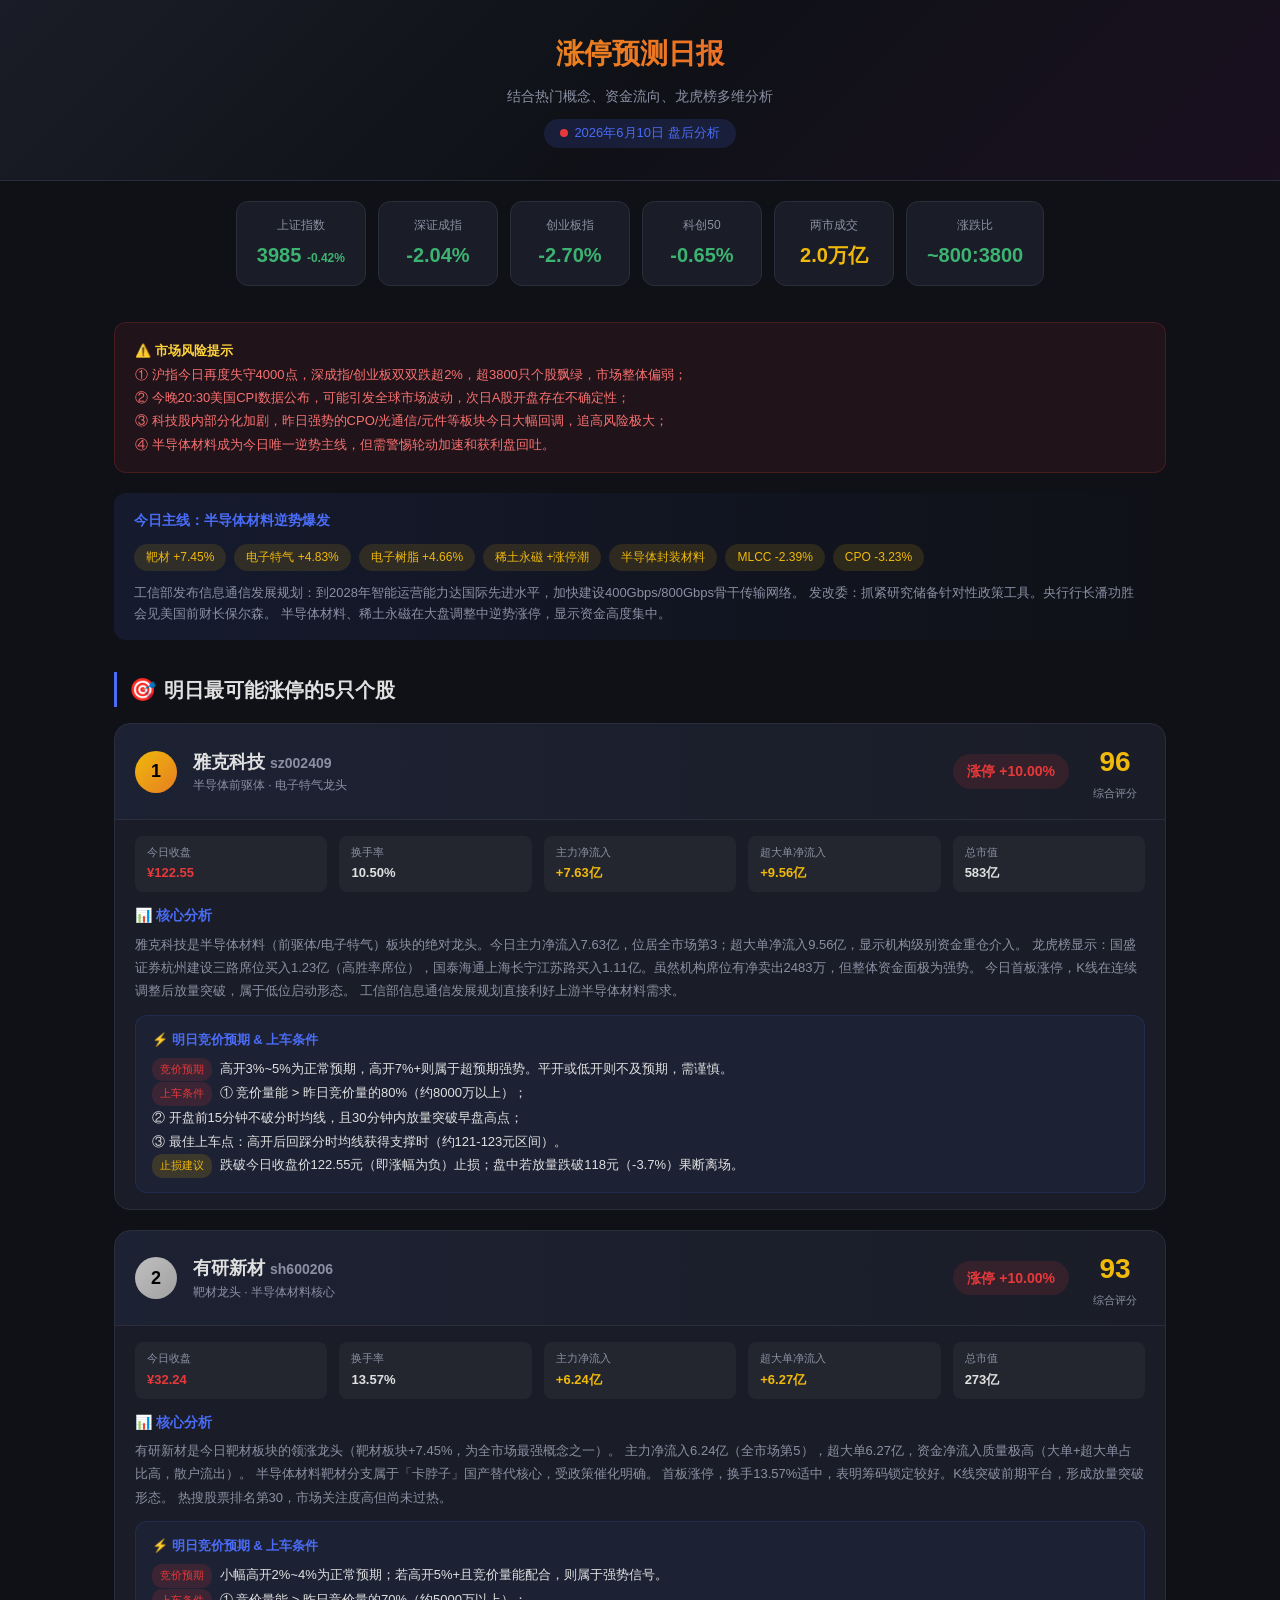
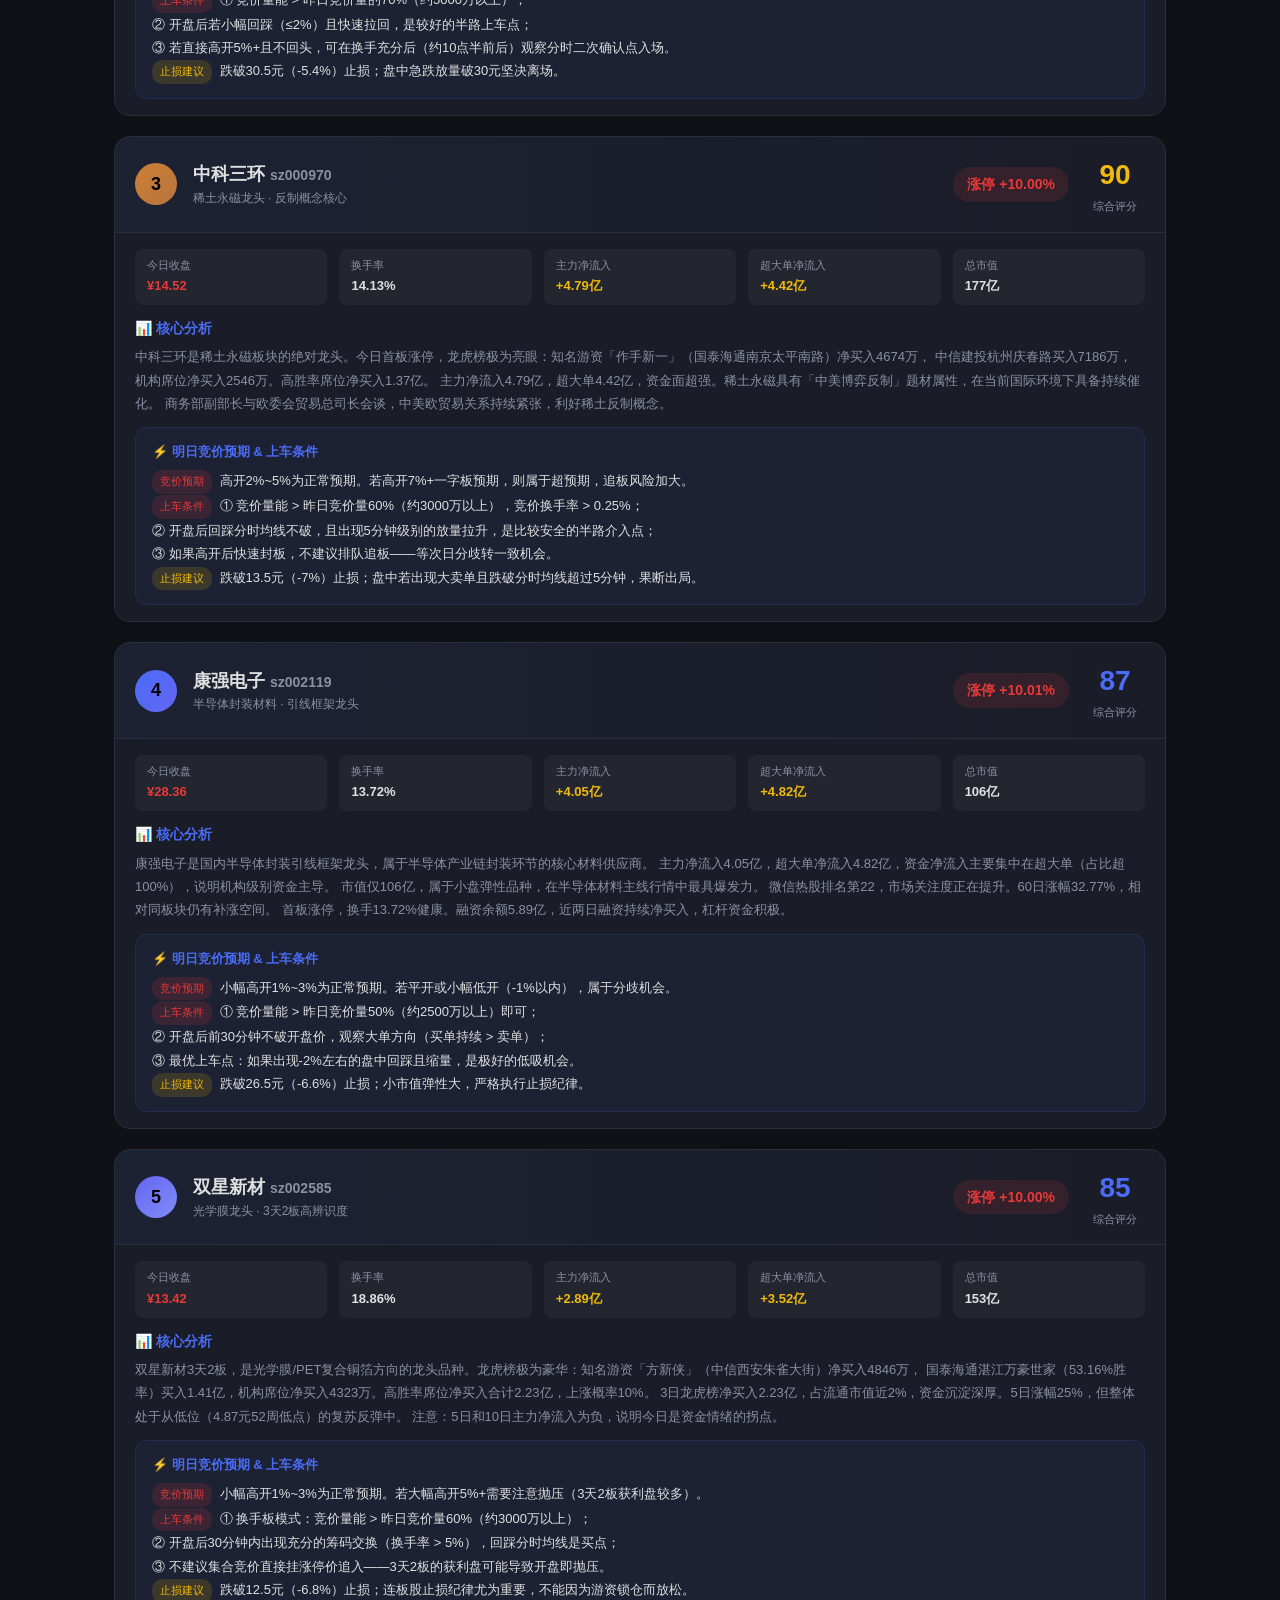
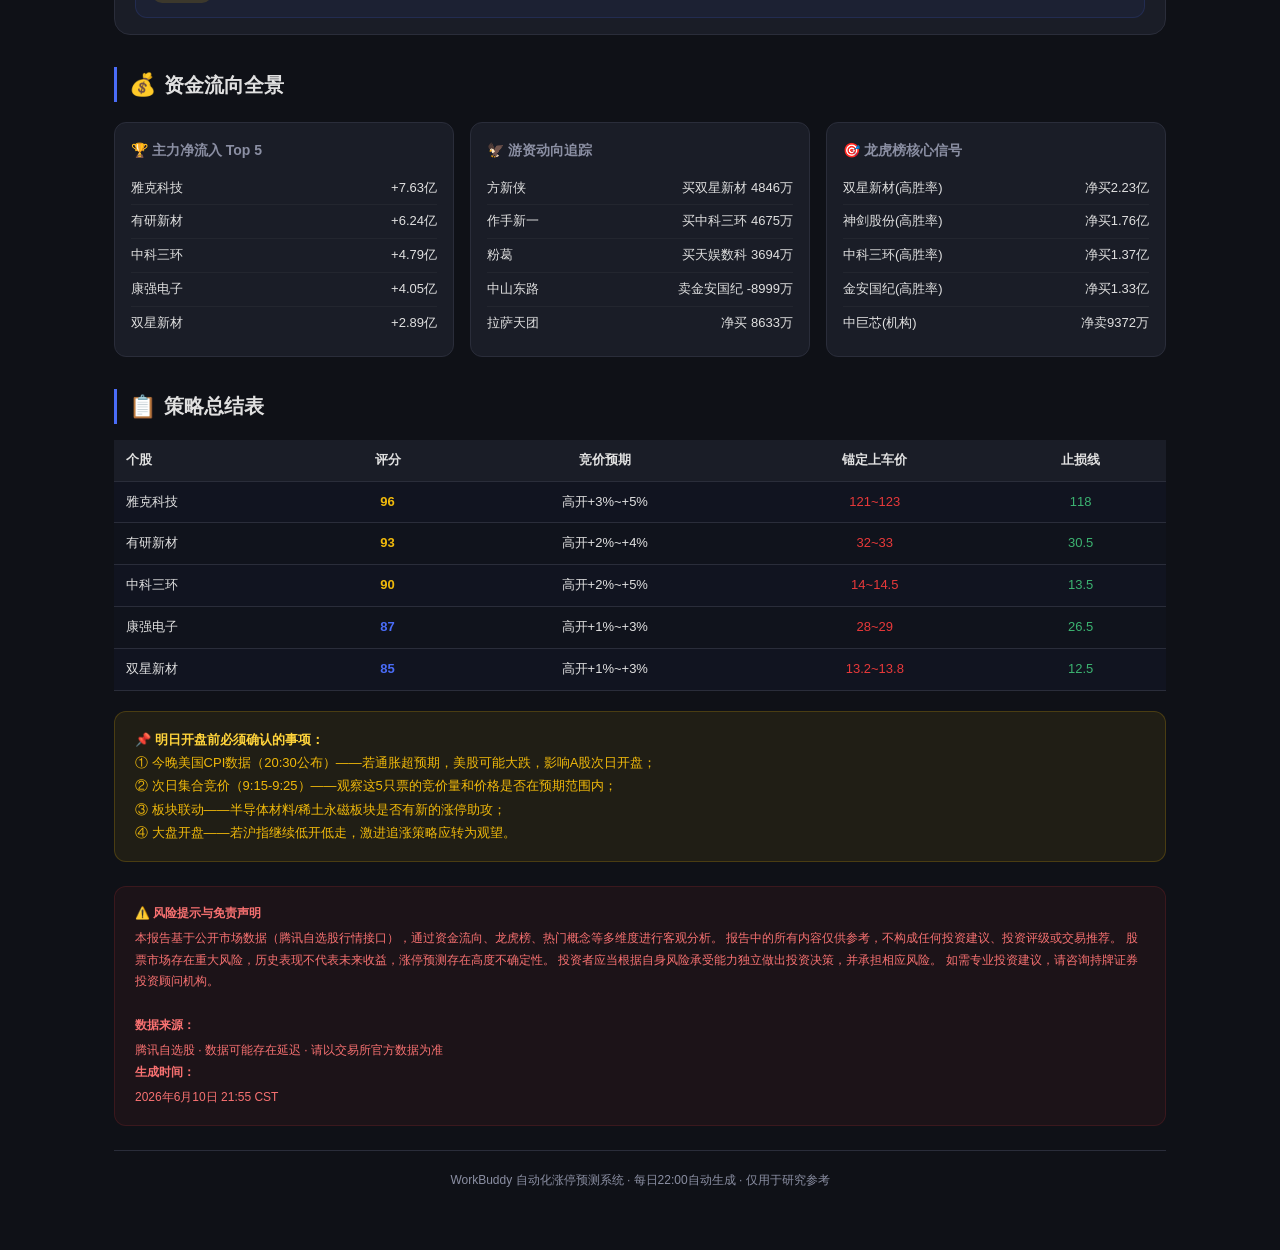
==== 涨停预测-20260610.html @ 86242f3f "feat: 补录历史预测报告（6/10、6/11、6/13、6/15）+ 更新导航页历史列表 - 新增 涨停预测-20260610.html（6月10日预测） - 新增 涨停预测-20260611.h" ====
<!DOCTYPE html>
<html lang="zh-CN">
<head>
<meta charset="UTF-8">
<meta name="viewport" content="width=device-width, initial-scale=1.0">
<title>涨停预测日报 - 2026年6月10日</title>
<style>
  :root {
    --bg: #0f1117;
    --card: #1a1d27;
    --card-hover: #1f2332;
    --red: #e8393a;
    --green: #3cb371;
    --gold: #f0b90b;
    --text: #e0e0e0;
    --text-secondary: #8b8fa3;
    --border: #2a2d3a;
    --accent: #4a6cf7;
    --accent-glow: rgba(74,108,247,.15);
    --tag-bg: rgba(240,185,11,.12);
    --tag-text: #f0b90b;
  }
  * { margin:0; padding:0; box-sizing:border-box; }
  body {
    font-family: -apple-system, BlinkMacSystemFont, 'PingFang SC', 'Microsoft YaHei', sans-serif;
    background: var(--bg); color: var(--text);
    line-height: 1.6; min-height:100vh;
  }

  /* Header */
  .header {
    background: linear-gradient(135deg, #1a1d27 0%, #0f1117 50%, #1a1020 100%);
    border-bottom: 1px solid var(--border);
    padding: 32px 24px; text-align: center;
  }
  .header h1 {
    font-size: 28px; font-weight: 700;
    background: linear-gradient(90deg, #f0b90b, #e8393a);
    -webkit-background-clip: text; -webkit-text-fill-color: transparent;
    background-clip: text;
  }
  .header .subtitle {
    color: var(--text-secondary); font-size: 14px; margin-top: 8px;
  }
  .header .date-badge {
    display: inline-block; margin-top: 12px;
    padding: 4px 16px; border-radius: 20px;
    background: var(--accent-glow); color: var(--accent);
    font-size: 13px; font-weight: 500;
  }

  /* Market Snapshot */
  .market-snapshot {
    display: flex; flex-wrap: wrap; gap: 12px;
    padding: 20px 24px; justify-content: center;
  }
  .snapshot-item {
    background: var(--card); border: 1px solid var(--border);
    border-radius: 12px; padding: 14px 20px; min-width: 120px;
    text-align: center;
  }
  .snapshot-item .label { font-size: 12px; color: var(--text-secondary); }
  .snapshot-item .value { font-size: 20px; font-weight: 700; margin-top: 4px; }
  .snapshot-item .value.up { color: var(--red); }
  .snapshot-item .value.down { color: var(--green); }

  /* Main Container */
  .container { max-width: 1100px; margin: 0 auto; padding: 0 24px 40px; }

  /* Section Title */
  .section-title {
    font-size: 20px; font-weight: 700; margin: 32px 0 16px;
    padding-left: 12px; border-left: 3px solid var(--accent);
    display: flex; align-items: center; gap: 8px;
  }
  .section-title .icon { font-size: 22px; }

  /* Alert / Warning Box */
  .alert-box {
    background: rgba(240,185,11,.08); border: 1px solid rgba(240,185,11,.2);
    border-radius: 12px; padding: 16px 20px; margin: 16px 0;
    font-size: 13px; color: var(--gold); line-height: 1.8;
  }
  .alert-box strong { color: #ffd43b; }
  .alert-box.danger {
    background: rgba(232,57,58,.08); border-color: rgba(232,57,58,.2);
    color: #f87171;
  }

  /* Theme Tags */
  .theme-tags { display: flex; flex-wrap: wrap; gap: 8px; margin: 12px 0; }
  .theme-tag {
    padding: 4px 12px; border-radius: 16px; font-size: 12px; font-weight: 500;
    background: var(--tag-bg); color: var(--tag-text);
  }

  /* Stock Card */
  .stock-card {
    background: var(--card); border: 1px solid var(--border);
    border-radius: 16px; margin-bottom: 20px; overflow: hidden;
    transition: border-color .2s;
  }
  .stock-card:hover { border-color: var(--accent); }
  .stock-card-header {
    padding: 16px 20px; display: flex; align-items: center; gap: 16px;
    border-bottom: 1px solid var(--border);
    background: linear-gradient(90deg, rgba(74,108,247,.06), transparent);
  }
  .stock-rank {
    width: 42px; height: 42px; border-radius: 50%;
    background: linear-gradient(135deg, #f0b90b, #e67e22);
    display: flex; align-items: center; justify-content: center;
    font-size: 18px; font-weight: 800; color: #000; flex-shrink: 0;
  }
  .stock-rank.r2 { background: linear-gradient(135deg, #c0c0c0, #a0a0a0); }
  .stock-rank.r3 { background: linear-gradient(135deg, #cd7f32, #b87340); }
  .stock-rank.r4 { background: linear-gradient(135deg, #4a6cf7, #6366f1); }
  .stock-rank.r5 { background: linear-gradient(135deg, #6366f1, #818cf8); }
  .stock-info { flex:1; }
  .stock-name { font-size: 18px; font-weight: 700; }
  .stock-code { font-size: 12px; color: var(--text-secondary); }
  .stock-badge {
    padding: 6px 14px; border-radius: 20px; font-size: 14px; font-weight: 700;
    background: rgba(232,57,58,.12); color: var(--red);
  }
  .stock-badge.limit-up { color: var(--red); background: rgba(232,57,58,.12); }
  .stock-score {
    display: flex; flex-direction: column; align-items: center; min-width: 60px;
  }
  .score-num { font-size: 28px; font-weight: 800; }
  .score-label { font-size: 11px; color: var(--text-secondary); }
  .score-num.s90 { color: #f0b90b; }
  .score-num.s85 { color: #4a6cf7; }

  .stock-card-body { padding: 16px 20px; }
  .info-row {
    display: flex; flex-wrap: wrap; gap: 12px; margin-bottom: 10px;
  }
  .info-item {
    background: rgba(255,255,255,.04); border-radius: 8px;
    padding: 8px 12px; font-size: 13px; flex: 1; min-width: 100px;
  }
  .info-item .info-label { color: var(--text-secondary); font-size: 11px; }
  .info-item .info-val { font-weight: 600; margin-top: 2px; }
  .info-val.up { color: var(--red); }
  .info-val.down { color: var(--green); }
  .info-val.highlight { color: var(--gold); }

  .analysis-section { margin-top: 12px; }
  .analysis-title {
    font-size: 14px; font-weight: 600; color: var(--accent);
    margin-bottom: 6px; display: flex; align-items: center; gap: 4px;
  }
  .analysis-text { font-size: 13px; color: var(--text-secondary); line-height: 1.8; }

  .expect-section {
    background: rgba(74,108,247,.06); border: 1px solid rgba(74,108,247,.15);
    border-radius: 12px; padding: 14px 16px; margin-top: 12px;
  }
  .expect-section .exp-title { font-size: 13px; font-weight: 700; color: var(--accent); margin-bottom: 6px; }
  .expect-section .exp-content { font-size: 13px; color: var(--text); line-height: 1.8; }
  .exp-tag {
    display: inline-block; padding: 2px 8px; border-radius: 10px;
    font-size: 11px; margin-right: 4px;
  }
  .exp-tag.buy { background: rgba(232,57,58,.15); color: var(--red); }
  .exp-tag.warn { background: rgba(240,185,11,.15); color: var(--gold); }
  .exp-tag.ok { background: rgba(60,179,113,.15); color: var(--green); }

  /* Flow diagram */
  .flow-section {
    display: grid; grid-template-columns: repeat(auto-fit, minmax(250px, 1fr));
    gap: 16px; margin: 20px 0;
  }
  .flow-card {
    background: var(--card); border: 1px solid var(--border);
    border-radius: 12px; padding: 16px;
  }
  .flow-card h4 { font-size: 14px; margin-bottom: 10px; color: var(--text-secondary); }
  .flow-item {
    display: flex; justify-content: space-between; padding: 6px 0;
    border-bottom: 1px solid rgba(255,255,255,.04); font-size: 13px;
  }
  .flow-item:last-child { border-bottom: none; }

  /* Disclaimer */
  .disclaimer {
    background: rgba(232,57,58,.06); border: 1px solid rgba(232,57,58,.15);
    border-radius: 12px; padding: 16px 20px; margin: 24px 0;
    font-size: 12px; color: #f87171; line-height: 1.8;
  }
  .disclaimer strong { display: block; margin-bottom: 4px; }

  .footer {
    text-align: center; padding: 20px; color: var(--text-secondary);
    font-size: 12px; border-top: 1px solid var(--border); margin-top: 20px;
  }

  @media (max-width:640px) {
    .header h1 { font-size: 22px; }
    .stock-card-header { flex-wrap: wrap; }
    .info-row { flex-direction: column; }
  }

  /* Pulse animation */
  @keyframes pulse { 0%,100%{opacity:1} 50%{opacity:.6} }
  .live-dot {
    width: 8px; height: 8px; border-radius: 50%; background: #e8393a;
    display: inline-block; animation: pulse 2s infinite; margin-right: 6px;
  }

  .main-theme {
    background: linear-gradient(90deg, rgba(74,108,247,.1), transparent);
    border-radius: 12px; padding: 16px 20px; margin: 20px 0; font-size: 14px;
  }
  .main-theme h4 { color: var(--accent); margin-bottom: 8px; }
</style>
</head>
<body>

<div class="header">
  <h1>涨停预测日报</h1>
  <div class="subtitle">结合热门概念、资金流向、龙虎榜多维分析</div>
  <div class="date-badge"><span class="live-dot"></span>2026年6月10日 盘后分析</div>
</div>

<!-- Market Overview -->
<div class="market-snapshot">
  <div class="snapshot-item">
    <div class="label">上证指数</div>
    <div class="value down">3985 <span style="font-size:12px">-0.42%</span></div>
  </div>
  <div class="snapshot-item">
    <div class="label">深证成指</div>
    <div class="value down">-2.04%</div>
  </div>
  <div class="snapshot-item">
    <div class="label">创业板指</div>
    <div class="value down">-2.70%</div>
  </div>
  <div class="snapshot-item">
    <div class="label">科创50</div>
    <div class="value down">-0.65%</div>
  </div>
  <div class="snapshot-item">
    <div class="label">两市成交</div>
    <div class="value" style="color:var(--gold)">2.0万亿</div>
  </div>
  <div class="snapshot-item">
    <div class="label">涨跌比</div>
    <div class="value down">~800:3800</div>
  </div>
</div>

<div class="container">

<!-- Macro Alert -->
<div class="alert-box danger">
  <strong>⚠️ 市场风险提示</strong><br>
  ① 沪指今日再度失守4000点，深成指/创业板双双跌超2%，超3800只个股飘绿，市场整体偏弱；<br>
  ② 今晚20:30美国CPI数据公布，可能引发全球市场波动，次日A股开盘存在不确定性；<br>
  ③ 科技股内部分化加剧，昨日强势的CPO/光通信/元件等板块今日大幅回调，追高风险极大；<br>
  ④ 半导体材料成为今日唯一逆势主线，但需警惕轮动加速和获利盘回吐。
</div>

<!-- Main Theme -->
<div class="main-theme">
  <h4>今日主线：半导体材料逆势爆发</h4>
  <div class="theme-tags">
    <span class="theme-tag">靶材 +7.45%</span>
    <span class="theme-tag">电子特气 +4.83%</span>
    <span class="theme-tag">电子树脂 +4.66%</span>
    <span class="theme-tag">稀土永磁 +涨停潮</span>
    <span class="theme-tag">半导体封装材料</span>
    <span class="theme-tag">MLCC -2.39%</span>
    <span class="theme-tag">CPO -3.23%</span>
  </div>
  <p style="color:var(--text-secondary);font-size:13px;margin-top:8px;">
  工信部发布信息通信发展规划：到2028年智能运营能力达国际先进水平，加快建设400Gbps/800Gbps骨干传输网络。
  发改委：抓紧研究储备针对性政策工具。央行行长潘功胜会见美国前财长保尔森。
  半导体材料、稀土永磁在大盘调整中逆势涨停，显示资金高度集中。
  </p>
</div>

<div class="section-title">
  <span class="icon">🎯</span>明日最可能涨停的5只个股
</div>

<!-- Stock 1 -->
<div class="stock-card">
  <div class="stock-card-header">
    <div class="stock-rank">1</div>
    <div class="stock-info">
      <div class="stock-name">雅克科技 <span style="font-size:14px;color:var(--text-secondary)">sz002409</span></div>
      <div class="stock-code">半导体前驱体 · 电子特气龙头</div>
    </div>
    <div class="stock-badge limit-up">涨停 +10.00%</div>
    <div class="stock-score">
      <div class="score-num s90">96</div>
      <div class="score-label">综合评分</div>
    </div>
  </div>
  <div class="stock-card-body">
    <div class="info-row">
      <div class="info-item">
        <div class="info-label">今日收盘</div>
        <div class="info-val up">¥122.55</div>
      </div>
      <div class="info-item">
        <div class="info-label">换手率</div>
        <div class="info-val">10.50%</div>
      </div>
      <div class="info-item">
        <div class="info-label">主力净流入</div>
        <div class="info-val up highlight">+7.63亿</div>
      </div>
      <div class="info-item">
        <div class="info-label">超大单净流入</div>
        <div class="info-val up highlight">+9.56亿</div>
      </div>
      <div class="info-item">
        <div class="info-label">总市值</div>
        <div class="info-val">583亿</div>
      </div>
    </div>
    <div class="analysis-section">
      <div class="analysis-title">📊 核心分析</div>
      <div class="analysis-text">
        雅克科技是半导体材料（前驱体/电子特气）板块的绝对龙头。今日主力净流入7.63亿，位居全市场第3；超大单净流入9.56亿，显示机构级别资金重仓介入。
        龙虎榜显示：国盛证券杭州建设三路席位买入1.23亿（高胜率席位），国泰海通上海长宁江苏路买入1.11亿。虽然机构席位有净卖出2483万，但整体资金面极为强势。
        今日首板涨停，K线在连续调整后放量突破，属于低位启动形态。
        工信部信息通信发展规划直接利好上游半导体材料需求。
      </div>
    </div>
    <div class="expect-section">
      <div class="exp-title">⚡ 明日竞价预期 & 上车条件</div>
      <div class="exp-content">
        <p><span class="exp-tag buy">竞价预期</span> 高开3%~5%为正常预期，高开7%+则属于超预期强势。平开或低开则不及预期，需谨慎。</p>
        <p><span class="exp-tag buy">上车条件</span> 
          ① 竞价量能 > 昨日竞价量的80%（约8000万以上）；<br>
          ② 开盘前15分钟不破分时均线，且30分钟内放量突破早盘高点；<br>
          ③ 最佳上车点：高开后回踩分时均线获得支撑时（约121-123元区间）。
        </p>
        <p><span class="exp-tag warn">止损建议</span> 跌破今日收盘价122.55元（即涨幅为负）止损；盘中若放量跌破118元（-3.7%）果断离场。</p>
      </div>
    </div>
  </div>
</div>

<!-- Stock 2 -->
<div class="stock-card">
  <div class="stock-card-header">
    <div class="stock-rank r2">2</div>
    <div class="stock-info">
      <div class="stock-name">有研新材 <span style="font-size:14px;color:var(--text-secondary)">sh600206</span></div>
      <div class="stock-code">靶材龙头 · 半导体材料核心</div>
    </div>
    <div class="stock-badge limit-up">涨停 +10.00%</div>
    <div class="stock-score">
      <div class="score-num s90">93</div>
      <div class="score-label">综合评分</div>
    </div>
  </div>
  <div class="stock-card-body">
    <div class="info-row">
      <div class="info-item">
        <div class="info-label">今日收盘</div>
        <div class="info-val up">¥32.24</div>
      </div>
      <div class="info-item">
        <div class="info-label">换手率</div>
        <div class="info-val">13.57%</div>
      </div>
      <div class="info-item">
        <div class="info-label">主力净流入</div>
        <div class="info-val up highlight">+6.24亿</div>
      </div>
      <div class="info-item">
        <div class="info-label">超大单净流入</div>
        <div class="info-val up highlight">+6.27亿</div>
      </div>
      <div class="info-item">
        <div class="info-label">总市值</div>
        <div class="info-val">273亿</div>
      </div>
    </div>
    <div class="analysis-section">
      <div class="analysis-title">📊 核心分析</div>
      <div class="analysis-text">
        有研新材是今日靶材板块的领涨龙头（靶材板块+7.45%，为全市场最强概念之一）。
        主力净流入6.24亿（全市场第5），超大单6.27亿，资金净流入质量极高（大单+超大单占比高，散户流出）。
        半导体材料靶材分支属于「卡脖子」国产替代核心，受政策催化明确。
        首板涨停，换手13.57%适中，表明筹码锁定较好。K线突破前期平台，形成放量突破形态。
        热搜股票排名第30，市场关注度高但尚未过热。
      </div>
    </div>
    <div class="expect-section">
      <div class="exp-title">⚡ 明日竞价预期 & 上车条件</div>
      <div class="exp-content">
        <p><span class="exp-tag buy">竞价预期</span> 小幅高开2%~4%为正常预期；若高开5%+且竞价量能配合，则属于强势信号。</p>
        <p><span class="exp-tag buy">上车条件</span> 
          ① 竞价量能 > 昨日竞价量的70%（约5000万以上）；<br>
          ② 开盘后若小幅回踩（≤2%）且快速拉回，是较好的半路上车点；<br>
          ③ 若直接高开5%+且不回头，可在换手充分后（约10点半前后）观察分时二次确认点入场。
        </p>
        <p><span class="exp-tag warn">止损建议</span> 跌破30.5元（-5.4%）止损；盘中急跌放量破30元坚决离场。</p>
      </div>
    </div>
  </div>
</div>

<!-- Stock 3 -->
<div class="stock-card">
  <div class="stock-card-header">
    <div class="stock-rank r3">3</div>
    <div class="stock-info">
      <div class="stock-name">中科三环 <span style="font-size:14px;color:var(--text-secondary)">sz000970</span></div>
      <div class="stock-code">稀土永磁龙头 · 反制概念核心</div>
    </div>
    <div class="stock-badge limit-up">涨停 +10.00%</div>
    <div class="stock-score">
      <div class="score-num s90">90</div>
      <div class="score-label">综合评分</div>
    </div>
  </div>
  <div class="stock-card-body">
    <div class="info-row">
      <div class="info-item">
        <div class="info-label">今日收盘</div>
        <div class="info-val up">¥14.52</div>
      </div>
      <div class="info-item">
        <div class="info-label">换手率</div>
        <div class="info-val">14.13%</div>
      </div>
      <div class="info-item">
        <div class="info-label">主力净流入</div>
        <div class="info-val up highlight">+4.79亿</div>
      </div>
      <div class="info-item">
        <div class="info-label">超大单净流入</div>
        <div class="info-val up highlight">+4.42亿</div>
      </div>
      <div class="info-item">
        <div class="info-label">总市值</div>
        <div class="info-val">177亿</div>
      </div>
    </div>
    <div class="analysis-section">
      <div class="analysis-title">📊 核心分析</div>
      <div class="analysis-text">
        中科三环是稀土永磁板块的绝对龙头。今日首板涨停，龙虎榜极为亮眼：知名游资「作手新一」（国泰海通南京太平南路）净买入4674万，
        中信建投杭州庆春路买入7186万，机构席位净买入2546万。高胜率席位净买入1.37亿。
        主力净流入4.79亿，超大单4.42亿，资金面超强。稀土永磁具有「中美博弈反制」题材属性，在当前国际环境下具备持续催化。
        商务部副部长与欧委会贸易总司长会谈，中美欧贸易关系持续紧张，利好稀土反制概念。
      </div>
    </div>
    <div class="expect-section">
      <div class="exp-title">⚡ 明日竞价预期 & 上车条件</div>
      <div class="exp-content">
        <p><span class="exp-tag buy">竞价预期</span> 高开2%~5%为正常预期。若高开7%+一字板预期，则属于超预期，追板风险加大。</p>
        <p><span class="exp-tag buy">上车条件</span> 
          ① 竞价量能 > 昨日竞价量60%（约3000万以上），竞价换手率 > 0.25%；<br>
          ② 开盘后回踩分时均线不破，且出现5分钟级别的放量拉升，是比较安全的半路介入点；<br>
          ③ 如果高开后快速封板，不建议排队追板——等次日分歧转一致机会。
        </p>
        <p><span class="exp-tag warn">止损建议</span> 跌破13.5元（-7%）止损；盘中若出现大卖单且跌破分时均线超过5分钟，果断出局。</p>
      </div>
    </div>
  </div>
</div>

<!-- Stock 4 -->
<div class="stock-card">
  <div class="stock-card-header">
    <div class="stock-rank r4">4</div>
    <div class="stock-info">
      <div class="stock-name">康强电子 <span style="font-size:14px;color:var(--text-secondary)">sz002119</span></div>
      <div class="stock-code">半导体封装材料 · 引线框架龙头</div>
    </div>
    <div class="stock-badge limit-up">涨停 +10.01%</div>
    <div class="stock-score">
      <div class="score-num" style="color:#4a6cf7">87</div>
      <div class="score-label">综合评分</div>
    </div>
  </div>
  <div class="stock-card-body">
    <div class="info-row">
      <div class="info-item">
        <div class="info-label">今日收盘</div>
        <div class="info-val up">¥28.36</div>
      </div>
      <div class="info-item">
        <div class="info-label">换手率</div>
        <div class="info-val">13.72%</div>
      </div>
      <div class="info-item">
        <div class="info-label">主力净流入</div>
        <div class="info-val up highlight">+4.05亿</div>
      </div>
      <div class="info-item">
        <div class="info-label">超大单净流入</div>
        <div class="info-val up highlight">+4.82亿</div>
      </div>
      <div class="info-item">
        <div class="info-label">总市值</div>
        <div class="info-val">106亿</div>
      </div>
    </div>
    <div class="analysis-section">
      <div class="analysis-title">📊 核心分析</div>
      <div class="analysis-text">
        康强电子是国内半导体封装引线框架龙头，属于半导体产业链封装环节的核心材料供应商。
        主力净流入4.05亿，超大单净流入4.82亿，资金净流入主要集中在超大单（占比超100%），说明机构级别资金主导。
        市值仅106亿，属于小盘弹性品种，在半导体材料主线行情中最具爆发力。
        微信热股排名第22，市场关注度正在提升。60日涨幅32.77%，相对同板块仍有补涨空间。
        首板涨停，换手13.72%健康。融资余额5.89亿，近两日融资持续净买入，杠杆资金积极。
      </div>
    </div>
    <div class="expect-section">
      <div class="exp-title">⚡ 明日竞价预期 & 上车条件</div>
      <div class="exp-content">
        <p><span class="exp-tag buy">竞价预期</span> 小幅高开1%~3%为正常预期。若平开或小幅低开（-1%以内），属于分歧机会。</p>
        <p><span class="exp-tag buy">上车条件</span> 
          ① 竞价量能 > 昨日竞价量50%（约2500万以上）即可；<br>
          ② 开盘后前30分钟不破开盘价，观察大单方向（买单持续 > 卖单）；<br>
          ③ 最优上车点：如果出现-2%左右的盘中回踩且缩量，是极好的低吸机会。
        </p>
        <p><span class="exp-tag warn">止损建议</span> 跌破26.5元（-6.6%）止损；小市值弹性大，严格执行止损纪律。</p>
      </div>
    </div>
  </div>
</div>

<!-- Stock 5 -->
<div class="stock-card">
  <div class="stock-card-header">
    <div class="stock-rank r5">5</div>
    <div class="stock-info">
      <div class="stock-name">双星新材 <span style="font-size:14px;color:var(--text-secondary)">sz002585</span></div>
      <div class="stock-code">光学膜龙头 · 3天2板高辨识度</div>
    </div>
    <div class="stock-badge limit-up">涨停 +10.00%</div>
    <div class="stock-score">
      <div class="score-num" style="color:#4a6cf7">85</div>
      <div class="score-label">综合评分</div>
    </div>
  </div>
  <div class="stock-card-body">
    <div class="info-row">
      <div class="info-item">
        <div class="info-label">今日收盘</div>
        <div class="info-val up">¥13.42</div>
      </div>
      <div class="info-item">
        <div class="info-label">换手率</div>
        <div class="info-val">18.86%</div>
      </div>
      <div class="info-item">
        <div class="info-label">主力净流入</div>
        <div class="info-val up highlight">+2.89亿</div>
      </div>
      <div class="info-item">
        <div class="info-label">超大单净流入</div>
        <div class="info-val up highlight">+3.52亿</div>
      </div>
      <div class="info-item">
        <div class="info-label">总市值</div>
        <div class="info-val">153亿</div>
      </div>
    </div>
    <div class="analysis-section">
      <div class="analysis-title">📊 核心分析</div>
      <div class="analysis-text">
        双星新材3天2板，是光学膜/PET复合铜箔方向的龙头品种。龙虎榜极为豪华：知名游资「方新侠」（中信西安朱雀大街）净买入4846万，
        国泰海通湛江万豪世家（53.16%胜率）买入1.41亿，机构席位净买入4323万。高胜率席位净买入合计2.23亿，上涨概率10%。
        3日龙虎榜净买入2.23亿，占流通市值近2%，资金沉淀深厚。5日涨幅25%，但整体处于从低位（4.87元52周低点）的复苏反弹中。
        注意：5日和10日主力净流入为负，说明今日是资金情绪的拐点。
      </div>
    </div>
    <div class="expect-section">
      <div class="exp-title">⚡ 明日竞价预期 & 上车条件</div>
      <div class="exp-content">
        <p><span class="exp-tag buy">竞价预期</span> 小幅高开1%~3%为正常预期。若大幅高开5%+需要注意抛压（3天2板获利盘较多）。</p>
        <p><span class="exp-tag buy">上车条件</span> 
          ① 换手板模式：竞价量能 > 昨日竞价量60%（约3000万以上）；<br>
          ② 开盘后30分钟内出现充分的筹码交换（换手率 > 5%），回踩分时均线是买点；<br>
          ③ 不建议集合竞价直接挂涨停价追入——3天2板的获利盘可能导致开盘即抛压。
        </p>
        <p><span class="exp-tag warn">止损建议</span> 跌破12.5元（-6.8%）止损；连板股止损纪律尤为重要，不能因为游资锁仓而放松。</p>
      </div>
    </div>
  </div>
</div>

<!-- Capital Flow Summary -->
<div class="section-title">
  <span class="icon">💰</span>资金流向全景
</div>
<div class="flow-section">
  <div class="flow-card">
    <h4>🏆 主力净流入 Top 5</h4>
    <div class="flow-item"><span>雅克科技</span><span class="up">+7.63亿</span></div>
    <div class="flow-item"><span>有研新材</span><span class="up">+6.24亿</span></div>
    <div class="flow-item"><span>中科三环</span><span class="up">+4.79亿</span></div>
    <div class="flow-item"><span>康强电子</span><span class="up">+4.05亿</span></div>
    <div class="flow-item"><span>双星新材</span><span class="up">+2.89亿</span></div>
  </div>
  <div class="flow-card">
    <h4>🦅 游资动向追踪</h4>
    <div class="flow-item"><span>方新侠</span><span class="up">买双星新材 4846万</span></div>
    <div class="flow-item"><span>作手新一</span><span class="up">买中科三环 4675万</span></div>
    <div class="flow-item"><span>粉葛</span><span class="up">买天娱数科 3694万</span></div>
    <div class="flow-item"><span>中山东路</span><span class="down">卖金安国纪 -8999万</span></div>
    <div class="flow-item"><span>拉萨天团</span><span class="up">净买 8633万</span></div>
  </div>
  <div class="flow-card">
    <h4>🎯 龙虎榜核心信号</h4>
    <div class="flow-item"><span>双星新材(高胜率)</span><span class="up">净买2.23亿</span></div>
    <div class="flow-item"><span>神剑股份(高胜率)</span><span class="up">净买1.76亿</span></div>
    <div class="flow-item"><span>中科三环(高胜率)</span><span class="up">净买1.37亿</span></div>
    <div class="flow-item"><span>金安国纪(高胜率)</span><span class="up">净买1.33亿</span></div>
    <div class="flow-item"><span>中巨芯(机构)</span><span class="down">净卖9372万</span></div>
  </div>
</div>

<!-- Summary Strategy Table -->
<div class="section-title">
  <span class="icon">📋</span>策略总结表
</div>

<table style="width:100%; border-collapse:collapse; font-size:13px; margin-bottom:20px;">
<thead>
<tr style="background:var(--card);">
  <th style="padding:10px 12px; text-align:left; border-bottom:1px solid var(--border);">个股</th>
  <th style="padding:10px 12px; text-align:center; border-bottom:1px solid var(--border);">评分</th>
  <th style="padding:10px 12px; text-align:center; border-bottom:1px solid var(--border);">竞价预期</th>
  <th style="padding:10px 12px; text-align:center; border-bottom:1px solid var(--border);">锚定上车价</th>
  <th style="padding:10px 12px; text-align:center; border-bottom:1px solid var(--border);">止损线</th>
</tr>
</thead>
<tbody>
<tr style="background:rgba(74,108,247,.04);">
  <td style="padding:10px 12px; border-bottom:1px solid var(--border);">雅克科技</td>
  <td style="padding:10px 12px; text-align:center; border-bottom:1px solid var(--border); color:var(--gold); font-weight:700;">96</td>
  <td style="padding:10px 12px; text-align:center; border-bottom:1px solid var(--border);">高开+3%~+5%</td>
  <td style="padding:10px 12px; text-align:center; border-bottom:1px solid var(--border); color:var(--red);">121~123</td>
  <td style="padding:10px 12px; text-align:center; border-bottom:1px solid var(--border); color:var(--green);">118</td>
</tr>
<tr style="background:rgba(74,108,247,.02);">
  <td style="padding:10px 12px; border-bottom:1px solid var(--border);">有研新材</td>
  <td style="padding:10px 12px; text-align:center; border-bottom:1px solid var(--border); color:var(--gold); font-weight:700;">93</td>
  <td style="padding:10px 12px; text-align:center; border-bottom:1px solid var(--border);">高开+2%~+4%</td>
  <td style="padding:10px 12px; text-align:center; border-bottom:1px solid var(--border); color:var(--red);">32~33</td>
  <td style="padding:10px 12px; text-align:center; border-bottom:1px solid var(--border); color:var(--green);">30.5</td>
</tr>
<tr style="background:rgba(74,108,247,.04);">
  <td style="padding:10px 12px; border-bottom:1px solid var(--border);">中科三环</td>
  <td style="padding:10px 12px; text-align:center; border-bottom:1px solid var(--border); color:var(--gold); font-weight:700;">90</td>
  <td style="padding:10px 12px; text-align:center; border-bottom:1px solid var(--border);">高开+2%~+5%</td>
  <td style="padding:10px 12px; text-align:center; border-bottom:1px solid var(--border); color:var(--red);">14~14.5</td>
  <td style="padding:10px 12px; text-align:center; border-bottom:1px solid var(--border); color:var(--green);">13.5</td>
</tr>
<tr style="background:rgba(74,108,247,.02);">
  <td style="padding:10px 12px; border-bottom:1px solid var(--border);">康强电子</td>
  <td style="padding:10px 12px; text-align:center; border-bottom:1px solid var(--border); color:var(--accent); font-weight:700;">87</td>
  <td style="padding:10px 12px; text-align:center; border-bottom:1px solid var(--border);">高开+1%~+3%</td>
  <td style="padding:10px 12px; text-align:center; border-bottom:1px solid var(--border); color:var(--red);">28~29</td>
  <td style="padding:10px 12px; text-align:center; border-bottom:1px solid var(--border); color:var(--green);">26.5</td>
</tr>
<tr style="background:rgba(74,108,247,.04);">
  <td style="padding:10px 12px; border-bottom:1px solid var(--border);">双星新材</td>
  <td style="padding:10px 12px; text-align:center; border-bottom:1px solid var(--border); color:var(--accent); font-weight:700;">85</td>
  <td style="padding:10px 12px; text-align:center; border-bottom:1px solid var(--border);">高开+1%~+3%</td>
  <td style="padding:10px 12px; text-align:center; border-bottom:1px solid var(--border); color:var(--red);">13.2~13.8</td>
  <td style="padding:10px 12px; text-align:center; border-bottom:1px solid var(--border); color:var(--green);">12.5</td>
</tr>
</tbody>
</table>

<!-- Risk Reminder -->
<div class="alert-box">
  <strong>📌 明日开盘前必须确认的事项：</strong><br>
  ① 今晚美国CPI数据（20:30公布）——若通胀超预期，美股可能大跌，影响A股次日开盘；<br>
  ② 次日集合竞价（9:15-9:25）——观察这5只票的竞价量和价格是否在预期范围内；<br>
  ③ 板块联动——半导体材料/稀土永磁板块是否有新的涨停助攻；<br>
  ④ 大盘开盘——若沪指继续低开低走，激进追涨策略应转为观望。
</div>

<!-- Disclaimer -->
<div class="disclaimer">
  <strong>⚠️ 风险提示与免责声明</strong>
  本报告基于公开市场数据（腾讯自选股行情接口），通过资金流向、龙虎榜、热门概念等多维度进行客观分析。
  报告中的所有内容仅供参考，不构成任何投资建议、投资评级或交易推荐。
  股票市场存在重大风险，历史表现不代表未来收益，涨停预测存在高度不确定性。
  投资者应当根据自身风险承受能力独立做出投资决策，并承担相应风险。
  如需专业投资建议，请咨询持牌证券投资顾问机构。
  <br><br>
  <strong>数据来源：</strong>腾讯自选股 · 数据可能存在延迟 · 请以交易所官方数据为准
  <br>
  <strong>生成时间：</strong>2026年6月10日 21:55 CST
</div>

<div class="footer">
  WorkBuddy 自动化涨停预测系统 · 每日22:00自动生成 · 仅用于研究参考
</div>

</div>
</body>
</html>
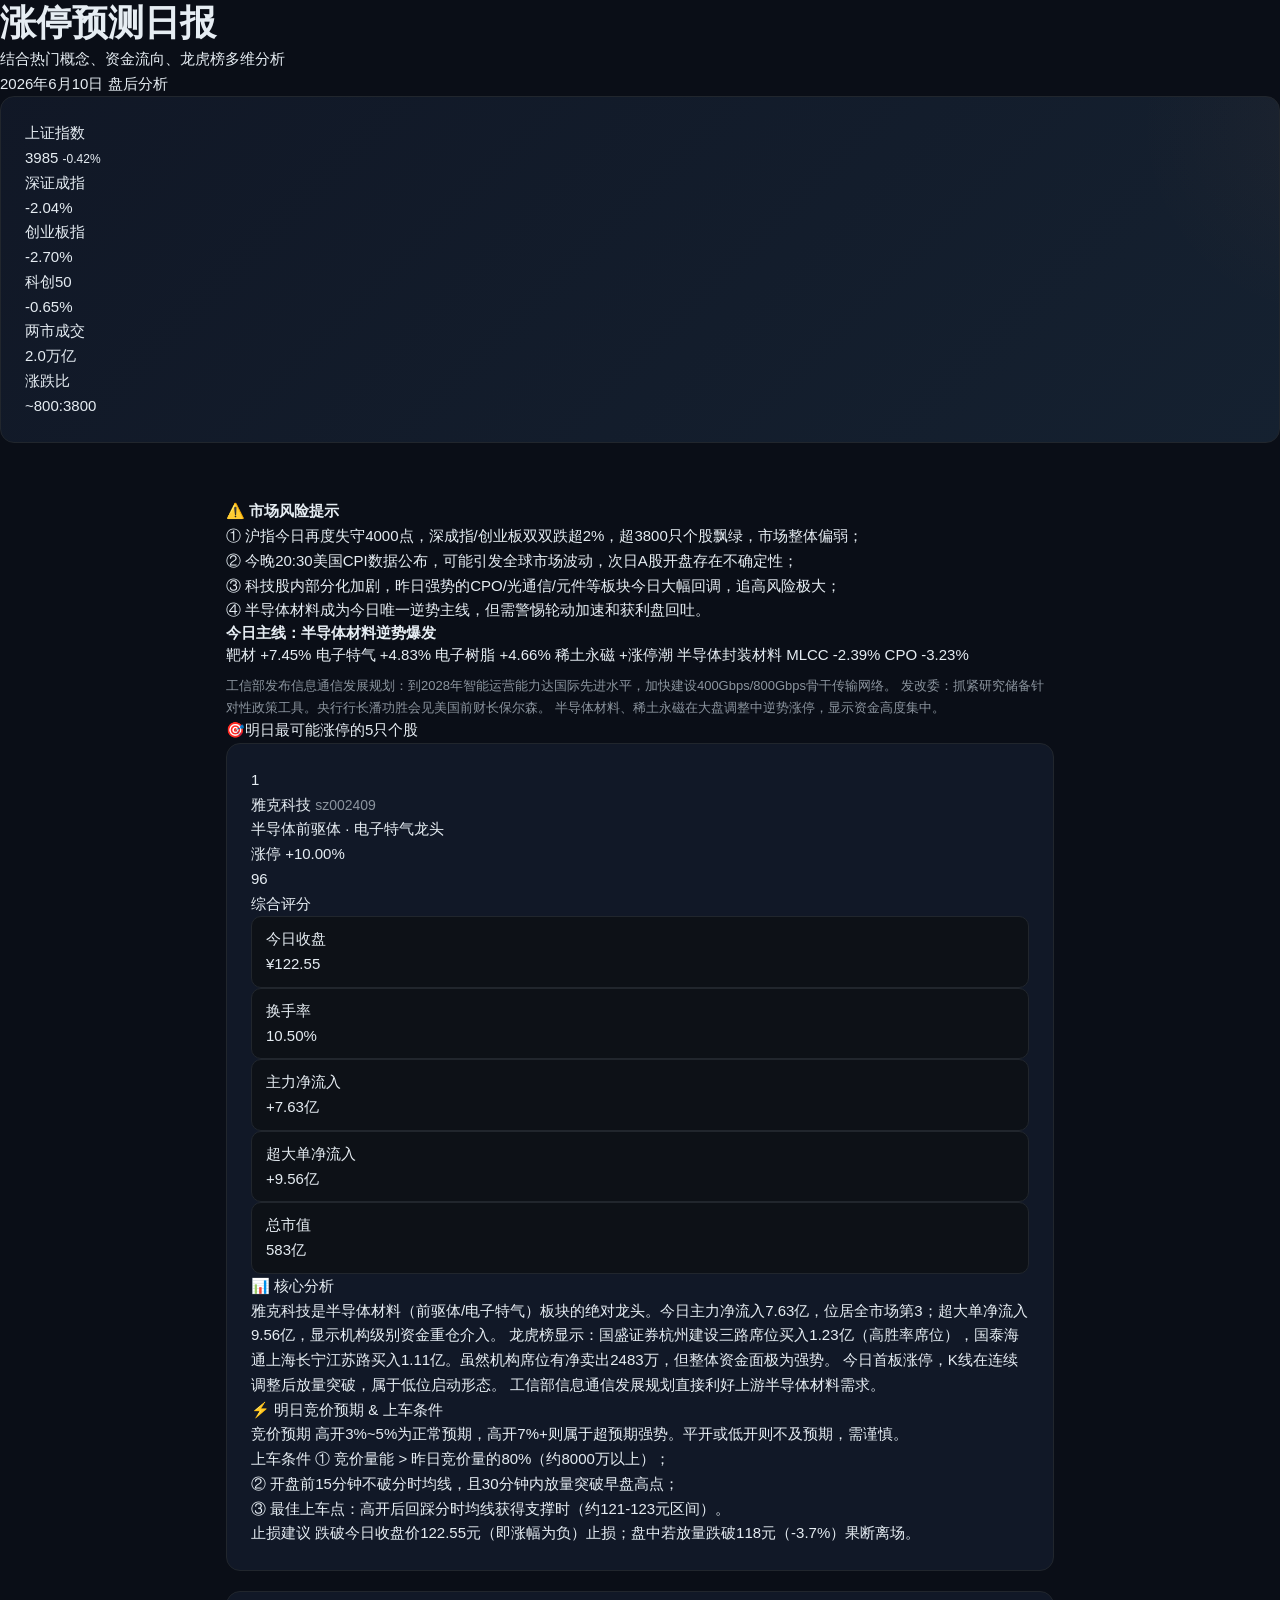
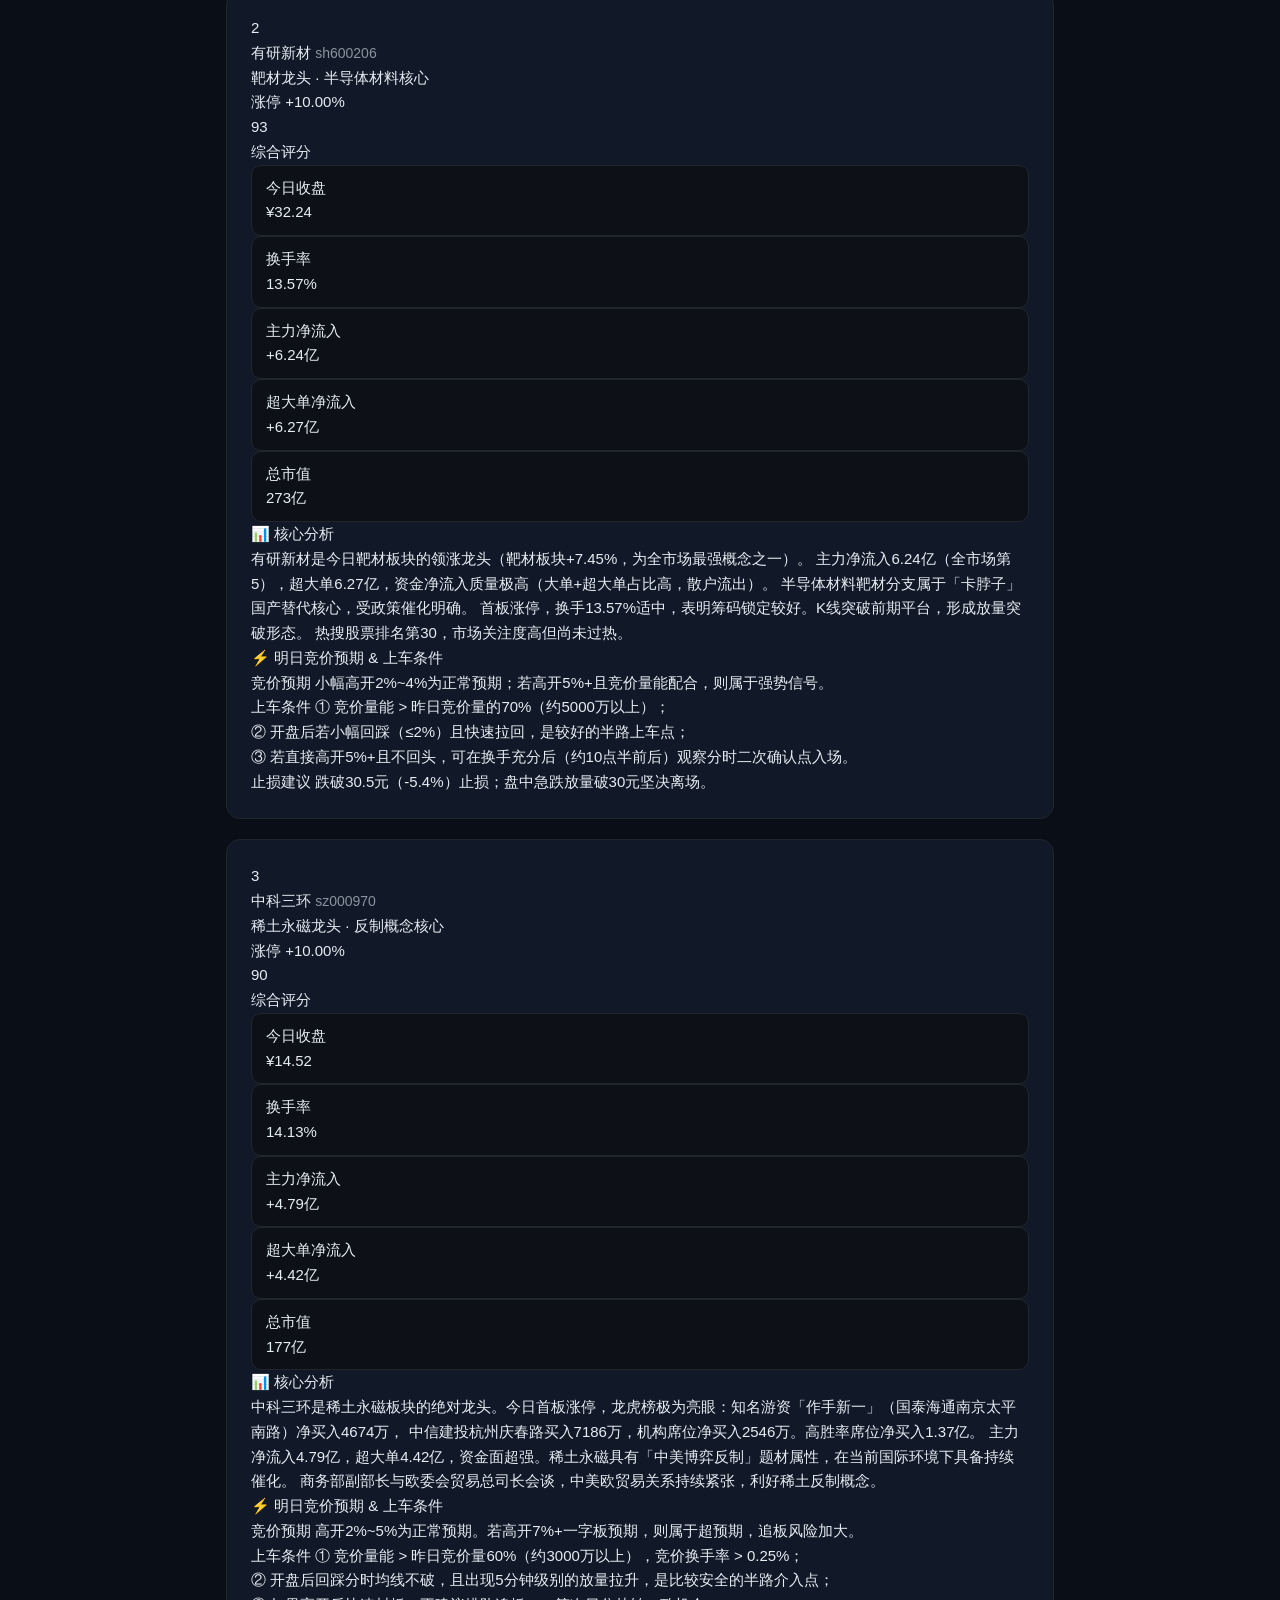
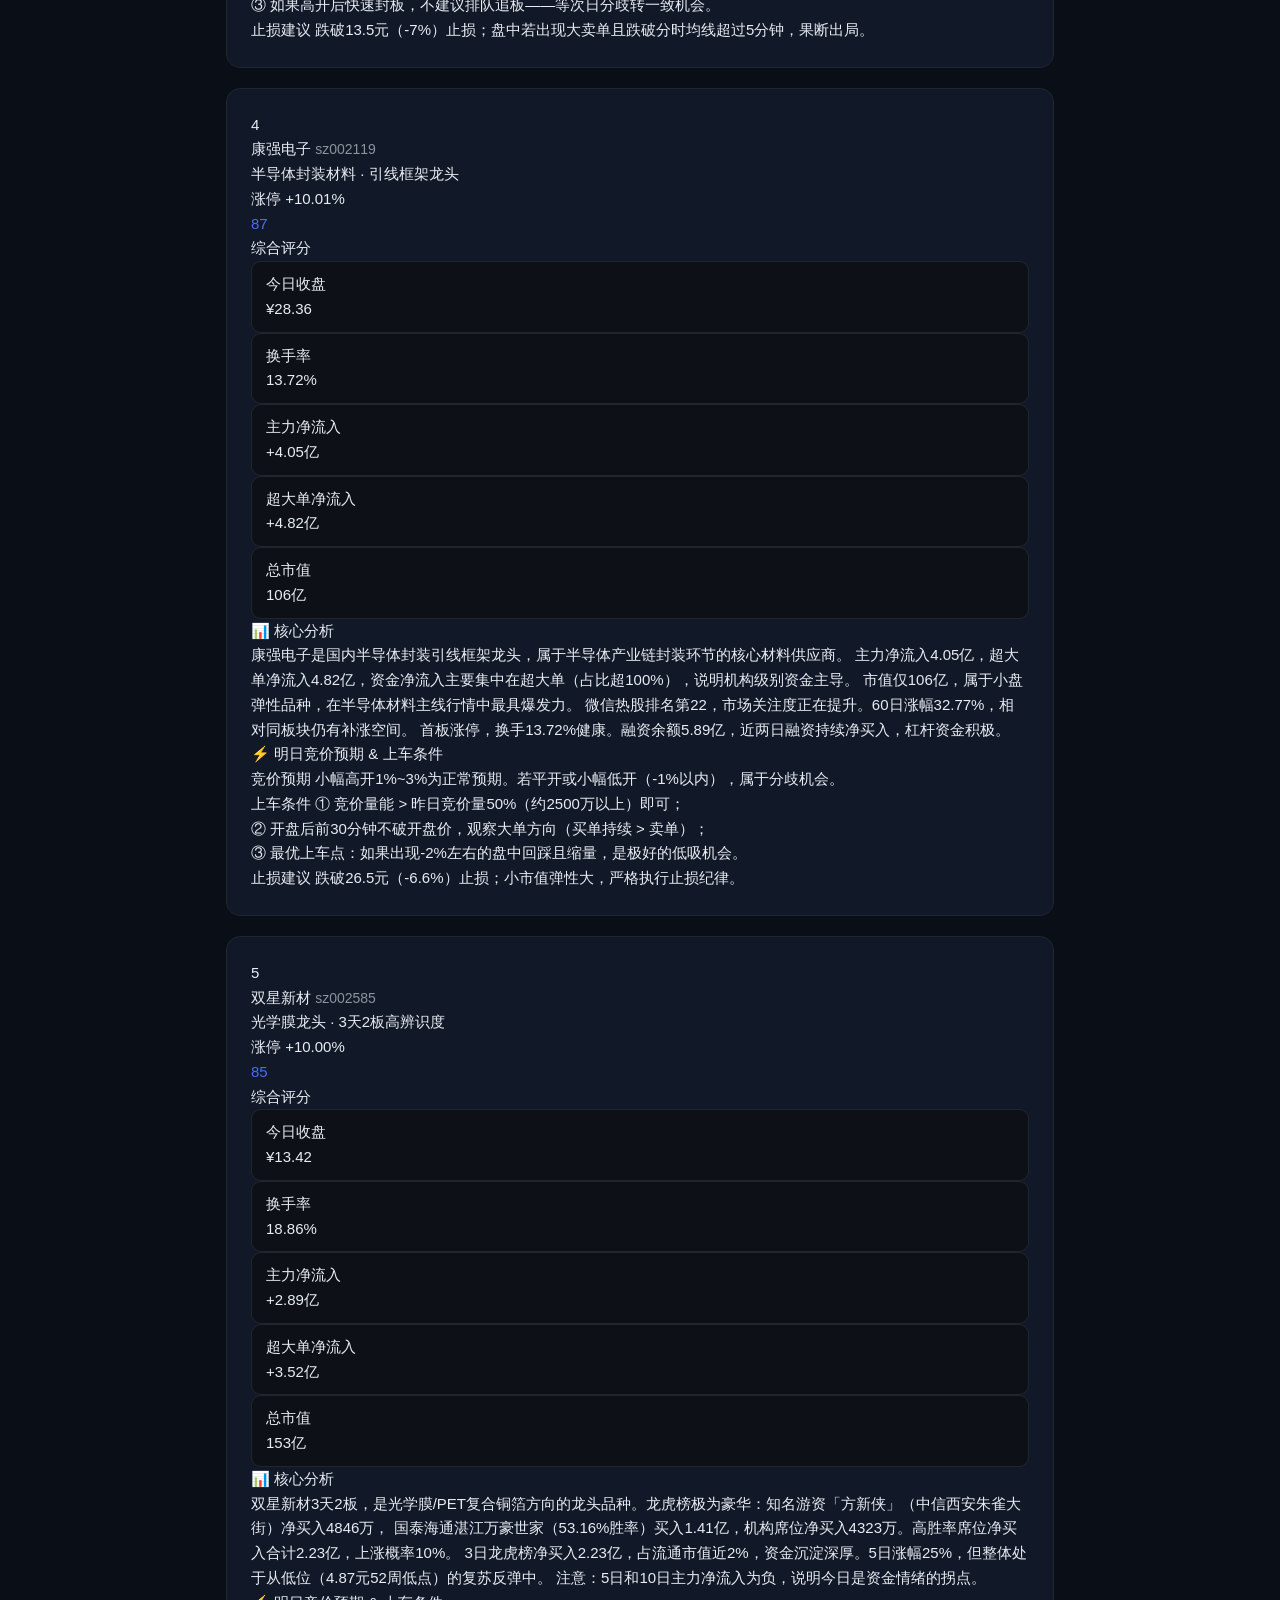
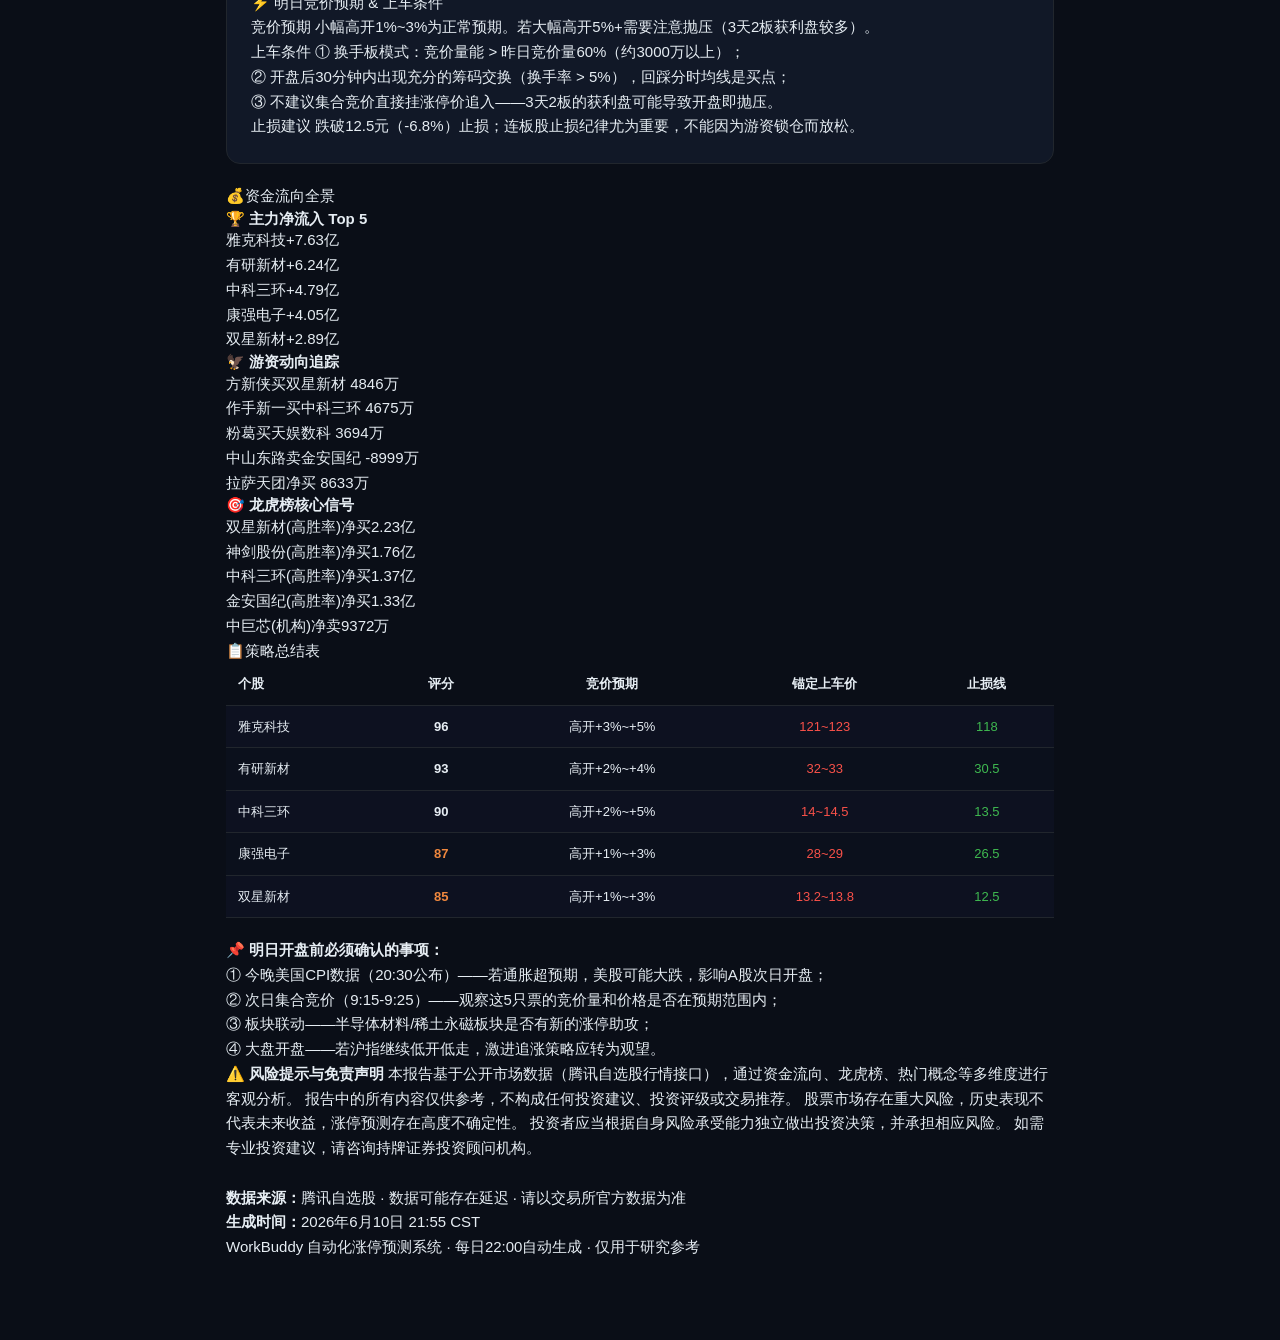
==== commit e534a4e9: "refactor: 统一所有页面样式，创建 assets/style.css 设计系统 - 新建 assets/style.css：统一样式文件，包含 CSS Design Tokens 和所有组件样" ====
--- a/涨停预测-20260610.html
+++ b/涨停预测-20260610.html
@@ -4,217 +4,7 @@
 <meta charset="UTF-8">
 <meta name="viewport" content="width=device-width, initial-scale=1.0">
 <title>涨停预测日报 - 2026年6月10日</title>
-<style>
-  :root {
-    --bg: #0f1117;
-    --card: #1a1d27;
-    --card-hover: #1f2332;
-    --red: #e8393a;
-    --green: #3cb371;
-    --gold: #f0b90b;
-    --text: #e0e0e0;
-    --text-secondary: #8b8fa3;
-    --border: #2a2d3a;
-    --accent: #4a6cf7;
-    --accent-glow: rgba(74,108,247,.15);
-    --tag-bg: rgba(240,185,11,.12);
-    --tag-text: #f0b90b;
-  }
-  * { margin:0; padding:0; box-sizing:border-box; }
-  body {
-    font-family: -apple-system, BlinkMacSystemFont, 'PingFang SC', 'Microsoft YaHei', sans-serif;
-    background: var(--bg); color: var(--text);
-    line-height: 1.6; min-height:100vh;
-  }
-
-  /* Header */
-  .header {
-    background: linear-gradient(135deg, #1a1d27 0%, #0f1117 50%, #1a1020 100%);
-    border-bottom: 1px solid var(--border);
-    padding: 32px 24px; text-align: center;
-  }
-  .header h1 {
-    font-size: 28px; font-weight: 700;
-    background: linear-gradient(90deg, #f0b90b, #e8393a);
-    -webkit-background-clip: text; -webkit-text-fill-color: transparent;
-    background-clip: text;
-  }
-  .header .subtitle {
-    color: var(--text-secondary); font-size: 14px; margin-top: 8px;
-  }
-  .header .date-badge {
-    display: inline-block; margin-top: 12px;
-    padding: 4px 16px; border-radius: 20px;
-    background: var(--accent-glow); color: var(--accent);
-    font-size: 13px; font-weight: 500;
-  }
-
-  /* Market Snapshot */
-  .market-snapshot {
-    display: flex; flex-wrap: wrap; gap: 12px;
-    padding: 20px 24px; justify-content: center;
-  }
-  .snapshot-item {
-    background: var(--card); border: 1px solid var(--border);
-    border-radius: 12px; padding: 14px 20px; min-width: 120px;
-    text-align: center;
-  }
-  .snapshot-item .label { font-size: 12px; color: var(--text-secondary); }
-  .snapshot-item .value { font-size: 20px; font-weight: 700; margin-top: 4px; }
-  .snapshot-item .value.up { color: var(--red); }
-  .snapshot-item .value.down { color: var(--green); }
-
-  /* Main Container */
-  .container { max-width: 1100px; margin: 0 auto; padding: 0 24px 40px; }
-
-  /* Section Title */
-  .section-title {
-    font-size: 20px; font-weight: 700; margin: 32px 0 16px;
-    padding-left: 12px; border-left: 3px solid var(--accent);
-    display: flex; align-items: center; gap: 8px;
-  }
-  .section-title .icon { font-size: 22px; }
-
-  /* Alert / Warning Box */
-  .alert-box {
-    background: rgba(240,185,11,.08); border: 1px solid rgba(240,185,11,.2);
-    border-radius: 12px; padding: 16px 20px; margin: 16px 0;
-    font-size: 13px; color: var(--gold); line-height: 1.8;
-  }
-  .alert-box strong { color: #ffd43b; }
-  .alert-box.danger {
-    background: rgba(232,57,58,.08); border-color: rgba(232,57,58,.2);
-    color: #f87171;
-  }
-
-  /* Theme Tags */
-  .theme-tags { display: flex; flex-wrap: wrap; gap: 8px; margin: 12px 0; }
-  .theme-tag {
-    padding: 4px 12px; border-radius: 16px; font-size: 12px; font-weight: 500;
-    background: var(--tag-bg); color: var(--tag-text);
-  }
-
-  /* Stock Card */
-  .stock-card {
-    background: var(--card); border: 1px solid var(--border);
-    border-radius: 16px; margin-bottom: 20px; overflow: hidden;
-    transition: border-color .2s;
-  }
-  .stock-card:hover { border-color: var(--accent); }
-  .stock-card-header {
-    padding: 16px 20px; display: flex; align-items: center; gap: 16px;
-    border-bottom: 1px solid var(--border);
-    background: linear-gradient(90deg, rgba(74,108,247,.06), transparent);
-  }
-  .stock-rank {
-    width: 42px; height: 42px; border-radius: 50%;
-    background: linear-gradient(135deg, #f0b90b, #e67e22);
-    display: flex; align-items: center; justify-content: center;
-    font-size: 18px; font-weight: 800; color: #000; flex-shrink: 0;
-  }
-  .stock-rank.r2 { background: linear-gradient(135deg, #c0c0c0, #a0a0a0); }
-  .stock-rank.r3 { background: linear-gradient(135deg, #cd7f32, #b87340); }
-  .stock-rank.r4 { background: linear-gradient(135deg, #4a6cf7, #6366f1); }
-  .stock-rank.r5 { background: linear-gradient(135deg, #6366f1, #818cf8); }
-  .stock-info { flex:1; }
-  .stock-name { font-size: 18px; font-weight: 700; }
-  .stock-code { font-size: 12px; color: var(--text-secondary); }
-  .stock-badge {
-    padding: 6px 14px; border-radius: 20px; font-size: 14px; font-weight: 700;
-    background: rgba(232,57,58,.12); color: var(--red);
-  }
-  .stock-badge.limit-up { color: var(--red); background: rgba(232,57,58,.12); }
-  .stock-score {
-    display: flex; flex-direction: column; align-items: center; min-width: 60px;
-  }
-  .score-num { font-size: 28px; font-weight: 800; }
-  .score-label { font-size: 11px; color: var(--text-secondary); }
-  .score-num.s90 { color: #f0b90b; }
-  .score-num.s85 { color: #4a6cf7; }
-
-  .stock-card-body { padding: 16px 20px; }
-  .info-row {
-    display: flex; flex-wrap: wrap; gap: 12px; margin-bottom: 10px;
-  }
-  .info-item {
-    background: rgba(255,255,255,.04); border-radius: 8px;
-    padding: 8px 12px; font-size: 13px; flex: 1; min-width: 100px;
-  }
-  .info-item .info-label { color: var(--text-secondary); font-size: 11px; }
-  .info-item .info-val { font-weight: 600; margin-top: 2px; }
-  .info-val.up { color: var(--red); }
-  .info-val.down { color: var(--green); }
-  .info-val.highlight { color: var(--gold); }
-
-  .analysis-section { margin-top: 12px; }
-  .analysis-title {
-    font-size: 14px; font-weight: 600; color: var(--accent);
-    margin-bottom: 6px; display: flex; align-items: center; gap: 4px;
-  }
-  .analysis-text { font-size: 13px; color: var(--text-secondary); line-height: 1.8; }
-
-  .expect-section {
-    background: rgba(74,108,247,.06); border: 1px solid rgba(74,108,247,.15);
-    border-radius: 12px; padding: 14px 16px; margin-top: 12px;
-  }
-  .expect-section .exp-title { font-size: 13px; font-weight: 700; color: var(--accent); margin-bottom: 6px; }
-  .expect-section .exp-content { font-size: 13px; color: var(--text); line-height: 1.8; }
-  .exp-tag {
-    display: inline-block; padding: 2px 8px; border-radius: 10px;
-    font-size: 11px; margin-right: 4px;
-  }
-  .exp-tag.buy { background: rgba(232,57,58,.15); color: var(--red); }
-  .exp-tag.warn { background: rgba(240,185,11,.15); color: var(--gold); }
-  .exp-tag.ok { background: rgba(60,179,113,.15); color: var(--green); }
-
-  /* Flow diagram */
-  .flow-section {
-    display: grid; grid-template-columns: repeat(auto-fit, minmax(250px, 1fr));
-    gap: 16px; margin: 20px 0;
-  }
-  .flow-card {
-    background: var(--card); border: 1px solid var(--border);
-    border-radius: 12px; padding: 16px;
-  }
-  .flow-card h4 { font-size: 14px; margin-bottom: 10px; color: var(--text-secondary); }
-  .flow-item {
-    display: flex; justify-content: space-between; padding: 6px 0;
-    border-bottom: 1px solid rgba(255,255,255,.04); font-size: 13px;
-  }
-  .flow-item:last-child { border-bottom: none; }
-
-  /* Disclaimer */
-  .disclaimer {
-    background: rgba(232,57,58,.06); border: 1px solid rgba(232,57,58,.15);
-    border-radius: 12px; padding: 16px 20px; margin: 24px 0;
-    font-size: 12px; color: #f87171; line-height: 1.8;
-  }
-  .disclaimer strong { display: block; margin-bottom: 4px; }
-
-  .footer {
-    text-align: center; padding: 20px; color: var(--text-secondary);
-    font-size: 12px; border-top: 1px solid var(--border); margin-top: 20px;
-  }
-
-  @media (max-width:640px) {
-    .header h1 { font-size: 22px; }
-    .stock-card-header { flex-wrap: wrap; }
-    .info-row { flex-direction: column; }
-  }
-
-  /* Pulse animation */
-  @keyframes pulse { 0%,100%{opacity:1} 50%{opacity:.6} }
-  .live-dot {
-    width: 8px; height: 8px; border-radius: 50%; background: #e8393a;
-    display: inline-block; animation: pulse 2s infinite; margin-right: 6px;
-  }
-
-  .main-theme {
-    background: linear-gradient(90deg, rgba(74,108,247,.1), transparent);
-    border-radius: 12px; padding: 16px 20px; margin: 20px 0; font-size: 14px;
-  }
-  .main-theme h4 { color: var(--accent); margin-bottom: 8px; }
-</style>
+<link rel="stylesheet" href="assets/style.css">
 </head>
 <body>
 
--- a/assets/style.css
+++ b/assets/style.css
@@ -0,0 +1,1319 @@
+/* ============================================
+   Stock Partner — Unified Design System
+   Inspired by Claude Code official site
+   ============================================ */
+
+/* ============================
+   Design Tokens
+   ============================ */
+:root {
+  /* --- Colors (Dark Theme, Claude-inspired modern palette) --- */
+  --bg-body:      #0a0e17;
+  --bg-card:      #111827;
+  --bg-card-hover: #1a2236;
+  --bg-elevated:  #0d1117;
+  --bg-badge:     #161b22;
+  --bg-input:     #0d1117;
+
+  --border:        #21262d;
+  --border-hover:  #f0883e;
+  --border-focus:  #58a6ff;
+
+  --accent:        #f0883e;
+  --accent-hover:  #ff9a5c;
+  --accent-glow:   rgba(240,136,62,.10);
+  --accent-subtle: rgba(240,136,62,.08);
+
+  --blue:          #58a6ff;
+  --blue-hover:    #79b8ff;
+  --blue-subtle:   rgba(88,166,255,.08);
+  --blue-glow:     rgba(88,166,255,.10);
+
+  --red:           #f85149;
+  --red-subtle:    rgba(248,81,73,.10);
+  --green:         #3fb950;
+  --green-subtle:  rgba(63,185,80,.10);
+  --yellow:        #d29922;
+  --yellow-subtle: rgba(210,153,34,.10);
+
+  --text-primary:   #e6edf3;
+  --text-secondary: #8b949e;
+  --text-muted:    #484f58;
+  --text-link:     #58a6ff;
+
+  /* --- Typography --- */
+  --font-sans: -apple-system, BlinkMacSystemFont, "PingFang SC", "Microsoft YaHei", "Helvetica Neue", Arial, sans-serif;
+  --font-mono: "SF Mono", "Fira Code", "Fira Mono", Menlo, Consolas, monospace;
+
+  /* --- Spacing (4px base grid) --- */
+  --sp-1: 4px;
+  --sp-2: 8px;
+  --sp-3: 12px;
+  --sp-4: 16px;
+  --sp-5: 20px;
+  --sp-6: 24px;
+  --sp-8: 32px;
+  --sp-10: 40px;
+  --sp-12: 48px;
+
+  /* --- Border Radius --- */
+  --radius-sm:  6px;
+  --radius-md:  10px;
+  --radius-lg:  14px;
+  --radius-xl:  20px;
+  --radius-pill: 999px;
+
+  /* --- Shadows --- */
+  --shadow-sm:   0 1px 4px rgba(0,0,0,.25);
+  --shadow-md:   0 4px 12px rgba(0,0,0,.3);
+  --shadow-lg:   0 8px 24px rgba(0,0,0,.35);
+  --shadow-glow-accent: 0 0 20px rgba(240,136,62,.08);
+  --shadow-glow-blue:   0 0 20px rgba(88,166,255,.08);
+
+  /* --- Transitions --- */
+  --ease-out: cubic-bezier(.4,0,.2,1);
+  --duration-fast: .15s;
+  --duration-normal: .2s;
+  --duration-slow: .3s;
+
+  /* --- Layout --- */
+  --container-sm: 760px;
+  --container-md: 860px;
+  --container-lg: 1080px;
+}
+
+/* ============================
+   Reset & Base
+   ============================ */
+*, *::before, *::after {
+  margin: 0;
+  padding: 0;
+  box-sizing: border-box;
+}
+
+html {
+  scroll-behavior: smooth;
+  -webkit-text-size-adjust: 100%;
+}
+
+body {
+  font-family: var(--font-sans);
+  background: var(--bg-body);
+  color: var(--text-primary);
+  line-height: 1.65;
+  font-size: 15px;
+  -webkit-font-smoothing: antialiased;
+  -moz-osx-font-smoothing: grayscale;
+  min-height: 100dvh;
+}
+
+a {
+  text-decoration: none;
+  color: var(--text-link);
+  transition: color var(--duration-fast) var(--ease-out);
+}
+
+a:hover {
+  color: var(--blue-hover);
+}
+
+b, strong {
+  font-weight: 600;
+}
+
+img {
+  max-width: 100%;
+  height: auto;
+  display: block;
+}
+
+/* ============================
+   Utility: Container
+   ============================ */
+.container {
+  max-width: var(--container-md);
+  margin: 0 auto;
+  padding: var(--sp-8) var(--sp-4) 80px;
+}
+
+.container-sm {
+  max-width: var(--container-sm);
+}
+
+.container-lg {
+  max-width: var(--container-lg);
+}
+
+/* ============================
+   Utility: Section Divider
+   ============================ */
+.section-divider {
+  display: flex;
+  align-items: center;
+  gap: 12px;
+  margin: var(--sp-8) 0 var(--sp-5);
+}
+
+.section-divider .label {
+  font-size: 11px;
+  font-weight: 700;
+  letter-spacing: 1.5px;
+  text-transform: uppercase;
+  color: var(--text-muted);
+  white-space: nowrap;
+  user-select: none;
+}
+
+.section-divider .line {
+  flex: 1;
+  height: 1px;
+  background: linear-gradient(90deg, var(--border), transparent);
+}
+
+/* ============================
+   Typography
+   ============================ */
+h1, h2, h3, h4 {
+  line-height: 1.3;
+  font-weight: 700;
+  color: var(--text-primary);
+}
+
+h1 { font-size: clamp(24px, 5vw, 36px); }
+h2 { font-size: clamp(18px, 3.5vw, 24px); }
+h3 { font-size: clamp(15px, 2.5vw, 18px); }
+h4 { font-size: clamp(13px, 2vw, 15px); }
+
+/* ============================
+   Badge / Tag (inline labels)
+   ============================ */
+.badge {
+  display: inline-flex;
+  align-items: center;
+  gap: 5px;
+  font-size: 12px;
+  font-weight: 500;
+  padding: var(--sp-1) 14px;
+  border-radius: var(--radius-pill);
+  white-space: nowrap;
+  user-select: none;
+}
+
+.badge-accent {
+  color: var(--accent);
+  background: var(--accent-subtle);
+  border: 1px solid rgba(240,136,62,.18);
+}
+
+.badge-blue {
+  color: var(--blue);
+  background: var(--blue-subtle);
+  border: 1px solid rgba(88,166,255,.18);
+}
+
+.badge-green {
+  color: var(--green);
+  background: var(--green-subtle);
+  border: 1px solid rgba(63,185,80,.18);
+}
+
+.badge-red {
+  color: var(--red);
+  background: var(--red-subtle);
+  border: 1px solid rgba(248,81,73,.18);
+}
+
+.badge-muted {
+  color: var(--text-muted);
+  background: var(--bg-badge);
+  border: 1px solid var(--border);
+}
+
+/* ============================
+   Buttons
+   ============================ */
+.btn {
+  display: inline-flex;
+  align-items: center;
+  justify-content: center;
+  gap: 7px;
+  padding: 11px 24px;
+  border-radius: var(--radius-md);
+  font-size: 14px;
+  font-weight: 600;
+  font-family: var(--font-sans);
+  cursor: pointer;
+  border: none;
+  transition: all var(--duration-normal) var(--ease-out);
+  user-select: none;
+  white-space: nowrap;
+}
+
+.btn-primary {
+  background: linear-gradient(135deg, var(--accent), #e04040);
+  color: #fff;
+  box-shadow: 0 2px 12px rgba(240,136,62,.22);
+}
+
+.btn-primary:hover {
+  box-shadow: 0 4px 20px rgba(240,136,62,.38);
+  transform: translateY(-1px);
+  color: #fff;
+}
+
+.btn-ghost {
+  background: var(--bg-elevated);
+  color: var(--text-secondary);
+  border: 1px solid var(--border);
+}
+
+.btn-ghost:hover {
+  border-color: var(--blue);
+  color: var(--blue);
+  background: var(--blue-subtle);
+}
+
+.btn-sm {
+  padding: 7px 16px;
+  font-size: 13px;
+}
+
+/* ============================
+   Card (base)
+   ============================ */
+.card {
+  background: var(--bg-card);
+  border: 1px solid var(--border);
+  border-radius: var(--radius-lg);
+  padding: var(--sp-6);
+  transition: border-color var(--duration-normal) var(--ease-out),
+              box-shadow var(--duration-normal) var(--ease-out);
+}
+
+.card:hover {
+  border-color: rgba(240,136,62,.25);
+}
+
+/* ============================
+   Market Snapshot (首页市场概览)
+   ============================ */
+.market-snapshot {
+  background: linear-gradient(135deg, rgba(17,24,39,.95), rgba(22,35,51,.90));
+  border: 1px solid var(--border);
+  border-radius: var(--radius-lg);
+  padding: var(--sp-6);
+  margin-bottom: var(--sp-6);
+  position: relative;
+  overflow: hidden;
+}
+
+.market-snapshot::before {
+  content: '';
+  position: absolute;
+  top: -50%;
+  right: -20%;
+  width: 400px;
+  height: 400px;
+  background: radial-gradient(circle, rgba(240,136,62,.04), transparent 70%);
+  pointer-events: none;
+}
+
+.market-snapshot h2 {
+  font-size: 15px;
+  color: var(--accent);
+  margin-bottom: var(--sp-5);
+  display: flex;
+  align-items: center;
+  gap: 8px;
+  position: relative;
+}
+
+.market-grid {
+  display: grid;
+  grid-template-columns: repeat(auto-fit, minmax(130px, 1fr));
+  gap: var(--sp-3);
+  position: relative;
+}
+
+.market-item {
+  background: var(--bg-elevated);
+  border: 1px solid var(--border);
+  border-radius: var(--radius-md);
+  padding: 12px;
+  text-align: center;
+  transition: border-color var(--duration-fast) var(--ease-out);
+}
+
+.market-item:hover {
+  border-color: rgba(88,166,255,.25);
+}
+
+.market-item .label {
+  font-size: 11px;
+  color: var(--text-muted);
+  margin-bottom: 4px;
+  text-transform: uppercase;
+  letter-spacing: .5px;
+}
+
+.market-item .value {
+  font-size: 18px;
+  font-weight: 700;
+  font-variant-numeric: tabular-nums;
+}
+
+.market-item .value.up { color: var(--red); }
+.market-item .value.down { color: var(--green); }
+
+.market-item .change {
+  font-size: 11px;
+  color: var(--text-muted);
+  margin-top: 2px;
+}
+
+/* ============================
+   Stock Card (预测报告中的个股卡片)
+   ============================ */
+.stock-card {
+  background: var(--bg-card);
+  border: 1px solid var(--border);
+  border-radius: var(--radius-lg);
+  padding: var(--sp-6);
+  margin-bottom: var(--sp-5);
+  transition: border-color var(--duration-normal) var(--ease-out),
+              box-shadow var(--duration-normal) var(--ease-out);
+  position: relative;
+  overflow: hidden;
+}
+
+.stock-card:hover {
+  border-color: rgba(240,136,62,.3);
+  box-shadow: var(--shadow-glow-accent);
+}
+
+/* 排名标识 */
+.stock-card .rank {
+  display: inline-flex;
+  align-items: center;
+  justify-content: center;
+  width: 32px;
+  height: 32px;
+  border-radius: 50%;
+  font-weight: 800;
+  font-size: 15px;
+  flex-shrink: 0;
+}
+
+.stock-card .rank.r1 {
+  background: linear-gradient(135deg, var(--accent), #ff6b35);
+  color: #fff;
+  box-shadow: 0 2px 8px rgba(240,136,62,.3);
+}
+
+.stock-card .rank.r2 {
+  background: linear-gradient(135deg, #b0b0b0, #8a8a8a);
+  color: var(--bg-body);
+}
+
+.stock-card .rank.r3 {
+  background: linear-gradient(135deg, #cd7f32, #a06828);
+  color: #fff;
+}
+
+.stock-card .rank.r4,
+.stock-card .rank.r5 {
+  background: var(--border);
+  color: var(--text-secondary);
+}
+
+/* 股票头部 */
+.stock-header {
+  display: flex;
+  align-items: center;
+  margin-bottom: var(--sp-5);
+  flex-wrap: wrap;
+  gap: var(--sp-2);
+}
+
+.stock-header .name {
+  font-size: 20px;
+  font-weight: 700;
+  color: var(--text-primary);
+}
+
+.stock-header .code {
+  font-size: 13px;
+  color: var(--text-muted);
+  font-family: var(--font-mono);
+  margin-left: 6px;
+}
+
+/* 标签 */
+.tag {
+  display: inline-flex;
+  align-items: center;
+  gap: 4px;
+  font-size: 11px;
+  font-weight: 600;
+  padding: 3px 10px;
+  border-radius: var(--radius-pill);
+  white-space: nowrap;
+}
+
+.tag-concept {
+  background: var(--blue-subtle);
+  color: var(--blue);
+  border: 1px solid rgba(88,166,255,.15);
+}
+
+.tag-lhb {
+  background: var(--accent-subtle);
+  color: var(--accent);
+  border: 1px solid rgba(240,136,62,.15);
+}
+
+.tag-board {
+  background: var(--green-subtle);
+  color: var(--green);
+  border: 1px solid rgba(63,185,80,.15);
+}
+
+/* 价格行 */
+.price-line {
+  display: flex;
+  align-items: baseline;
+  gap: var(--sp-4);
+  margin-bottom: var(--sp-4);
+  flex-wrap: wrap;
+}
+
+.price-line .price {
+  font-size: 28px;
+  font-weight: 800;
+  color: var(--red);
+  font-variant-numeric: tabular-nums;
+}
+
+.price-line .change {
+  font-size: 16px;
+  color: var(--red);
+  font-weight: 600;
+}
+
+.price-line .limit-badge {
+  font-size: 12px;
+  color: var(--text-muted);
+  background: var(--bg-badge);
+  padding: 3px 12px;
+  border-radius: var(--radius-pill);
+  border: 1px solid var(--border);
+}
+
+/* 信息网格 */
+.info-grid {
+  display: grid;
+  grid-template-columns: repeat(auto-fit, minmax(155px, 1fr));
+  gap: var(--sp-3);
+  margin-bottom: var(--sp-5);
+}
+
+.info-item {
+  background: var(--bg-elevated);
+  border: 1px solid var(--border);
+  border-radius: var(--radius-md);
+  padding: 10px 14px;
+}
+
+.info-item .ilabel {
+  font-size: 11px;
+  color: var(--text-muted);
+  text-transform: uppercase;
+  letter-spacing: .5px;
+  margin-bottom: 3px;
+}
+
+.info-item .ivalue {
+  font-size: 15px;
+  font-weight: 600;
+  color: var(--text-primary);
+  font-variant-numeric: tabular-nums;
+}
+
+/* 评分条 */
+.score-bar {
+  display: flex;
+  align-items: center;
+  gap: var(--sp-3);
+  margin-bottom: var(--sp-3);
+}
+
+.score-bar .score-label {
+  font-size: 11px;
+  color: var(--text-muted);
+  white-space: nowrap;
+}
+
+.score-bar .score-track {
+  flex: 1;
+  height: 6px;
+  background: var(--border);
+  border-radius: 3px;
+  overflow: hidden;
+}
+
+.score-bar .score-fill {
+  height: 100%;
+  border-radius: 3px;
+  transition: width var(--duration-slow) var(--ease-out);
+}
+
+.score-bar .score-val {
+  font-size: 14px;
+  font-weight: 800;
+  min-width: 28px;
+  text-align: right;
+}
+
+/* 竞价盒子 */
+.auction-box {
+  background: linear-gradient(135deg, rgba(26,31,46,.6), var(--bg-card));
+  border: 1px solid rgba(240,136,62,.25);
+  border-radius: var(--radius-md);
+  padding: var(--sp-5);
+  margin-top: var(--sp-4);
+}
+
+.auction-box h4 {
+  font-size: 14px;
+  color: var(--accent);
+  margin-bottom: var(--sp-3);
+  display: flex;
+  align-items: center;
+  gap: 6px;
+}
+
+.auction-box p {
+  font-size: 14px;
+  color: var(--text-secondary);
+  line-height: 1.85;
+}
+
+.auction-box .highlight {
+  color: var(--blue);
+  font-weight: 600;
+}
+
+.auction-box .warn {
+  color: var(--yellow);
+  font-weight: 600;
+}
+
+/* 上车建议盒子 */
+.entry-box {
+  background: linear-gradient(135deg, rgba(22,35,22,.4), var(--bg-card));
+  border: 1px solid rgba(63,185,80,.25);
+  border-radius: var(--radius-md);
+  padding: var(--sp-5);
+  margin-top: var(--sp-3);
+}
+
+.entry-box h4 {
+  font-size: 14px;
+  color: var(--green);
+  margin-bottom: var(--sp-3);
+  display: flex;
+  align-items: center;
+  gap: 6px;
+}
+
+.entry-box p {
+  font-size: 14px;
+  color: var(--text-secondary);
+  line-height: 1.85;
+}
+
+/* ============================
+   Risk Box (风险提示)
+   ============================ */
+.risk-box {
+  background: rgba(248,81,73,.04);
+  border: 1px solid rgba(248,81,73,.12);
+  border-radius: var(--radius-md);
+  padding: var(--sp-6);
+  margin: var(--sp-6) 0;
+}
+
+.risk-box h3 {
+  color: var(--red);
+  font-size: 15px;
+  margin-bottom: var(--sp-4);
+  display: flex;
+  align-items: center;
+  gap: 6px;
+}
+
+.risk-box ul {
+  list-style: none;
+  padding: 0;
+}
+
+.risk-box li {
+  padding: 8px 0;
+  font-size: 13px;
+  color: var(--text-secondary);
+  border-bottom: 1px solid rgba(248,81,73,.06);
+  line-height: 1.7;
+  padding-left: 20px;
+  position: relative;
+}
+
+.risk-box li::before {
+  content: '⚠';
+  position: absolute;
+  left: 0;
+  color: var(--yellow);
+  font-size: 12px;
+}
+
+.risk-box li:last-child {
+  border-bottom: none;
+}
+
+/* ============================
+   Summary Table (汇总表格)
+   ============================ */
+.summary-table {
+  width: 100%;
+  border-collapse: collapse;
+  margin: var(--sp-5) 0;
+  font-size: 13px;
+}
+
+.summary-table th {
+  background: var(--bg-elevated);
+  color: var(--accent);
+  padding: 11px 14px;
+  text-align: left;
+  font-weight: 700;
+  font-size: 12px;
+  text-transform: uppercase;
+  letter-spacing: .8px;
+  border: 1px solid var(--border);
+  white-space: nowrap;
+}
+
+.summary-table td {
+  padding: 11px 14px;
+  border: 1px solid var(--border);
+  color: var(--text-secondary);
+}
+
+.summary-table tr:nth-child(even) td {
+  background: rgba(13,17,23,.4);
+}
+
+.summary-table tr:hover td {
+  background: rgba(240,136,62,.04);
+}
+
+/* ============================
+   Auction Summary (竞价观察框架)
+   ============================ */
+.auction-summary {
+  background: rgba(88,166,255,.04);
+  border: 1px solid rgba(88,166,255,.12);
+  border-radius: var(--radius-md);
+  padding: var(--sp-5);
+  margin: var(--sp-5) 0;
+}
+
+.auction-summary h3 {
+  color: var(--blue);
+  font-size: 15px;
+  margin-bottom: var(--sp-4);
+}
+
+/* Timeline */
+.timeline {
+  position: relative;
+  padding-left: 24px;
+  margin: var(--sp-4) 0;
+}
+
+.timeline::before {
+  content: '';
+  position: absolute;
+  left: 5px;
+  top: 4px;
+  bottom: 4px;
+  width: 2px;
+  background: var(--border);
+}
+
+.timeline-item {
+  position: relative;
+  margin-bottom: var(--sp-4);
+  padding-left: 20px;
+}
+
+.timeline-item::before {
+  content: '';
+  position: absolute;
+  left: -20px;
+  top: 6px;
+  width: 10px;
+  height: 10px;
+  border-radius: 50%;
+  background: var(--accent);
+  border: 2px solid var(--bg-body);
+  box-shadow: 0 0 0 2px var(--accent);
+}
+
+.timeline-item .time {
+  font-size: 11px;
+  color: var(--text-muted);
+  font-family: var(--font-mono);
+  font-weight: 600;
+}
+
+.timeline-item .desc {
+  font-size: 13px;
+  color: var(--text-secondary);
+  line-height: 1.7;
+  margin-top: 2px;
+}
+
+/* ============================
+   Header (Navigation)
+   ============================ */
+.site-header {
+  background:
+    radial-gradient(ellipse 80% 50% at 50% 0%, rgba(240,136,62,.04), transparent 70%),
+    linear-gradient(180deg, rgba(13,17,23,.98), var(--bg-body) 100%);
+  border-bottom: 1px solid var(--border);
+  padding: var(--sp-10) var(--sp-4) var(--sp-8);
+  text-align: center;
+  position: relative;
+}
+
+.site-header::after {
+  content: '';
+  position: absolute;
+  bottom: -1px;
+  left: 50%;
+  transform: translateX(-50%);
+  width: 120px;
+  height: 2px;
+  background: var(--accent);
+  border-radius: 2px 2px 0 0;
+}
+
+.header-brand {
+  display: inline-flex;
+  align-items: center;
+  gap: 10px;
+  font-size: 12px;
+  color: var(--text-muted);
+  letter-spacing: 3px;
+  text-transform: uppercase;
+  margin-bottom: var(--sp-5);
+  user-select: none;
+}
+
+.header-brand .brand-icon {
+  width: 30px;
+  height: 30px;
+  background: linear-gradient(135deg, var(--accent), #e04040);
+  border-radius: 8px;
+  display: inline-flex;
+  align-items: center;
+  justify-content: center;
+  font-size: 15px;
+  color: #fff;
+  font-weight: 800;
+}
+
+.site-header h1 {
+  font-size: clamp(22px, 5vw, 34px);
+  font-weight: 800;
+  letter-spacing: .5px;
+  background: linear-gradient(135deg, var(--accent), #ff6b35, var(--accent));
+  background-size: 200% auto;
+  -webkit-background-clip: text;
+  -webkit-text-fill-color: transparent;
+  margin-bottom: var(--sp-4);
+}
+
+.site-header .desc {
+  font-size: 14px;
+  color: var(--text-secondary);
+  max-width: 500px;
+  margin: 0 auto;
+  line-height: 1.7;
+}
+
+.header-meta {
+  display: flex;
+  align-items: center;
+  justify-content: center;
+  gap: var(--sp-3);
+  margin-top: var(--sp-5);
+  flex-wrap: wrap;
+}
+
+/* ============================
+   Footer
+   ============================ */
+.site-footer {
+  text-align: center;
+  padding: var(--sp-10) var(--sp-4);
+  border-top: 1px solid var(--border);
+  color: var(--text-muted);
+  font-size: 12px;
+  line-height: 1.85;
+}
+
+.site-footer a {
+  color: var(--blue);
+}
+
+.site-footer a:hover {
+  color: var(--blue-hover);
+}
+
+.site-footer .disclaimer {
+  color: var(--red);
+  font-size: 12px;
+  margin-top: var(--sp-3);
+  opacity: .82;
+}
+
+/* ============================
+   Navigation Page Specific
+   ============================ */
+
+/* Latest Card (首页最新一期卡片) */
+.latest-card {
+  background: var(--bg-card);
+  border: 1px solid var(--accent);
+  border-radius: var(--radius-lg);
+  padding: var(--sp-8) var(--sp-6);
+  position: relative;
+  overflow: hidden;
+  box-shadow: var(--shadow-glow-accent);
+  transition: box-shadow var(--duration-normal) var(--ease-out);
+}
+
+.latest-card:hover {
+  box-shadow: 0 0 40px rgba(240,136,62,.12);
+}
+
+.latest-card::before {
+  content: 'LATEST';
+  position: absolute;
+  top: 18px;
+  right: -30px;
+  background: var(--accent);
+  color: var(--bg-body);
+  font-size: 10px;
+  font-weight: 800;
+  letter-spacing: 1px;
+  padding: 5px 38px;
+  transform: rotate(35deg);
+  pointer-events: none;
+}
+
+/* Title Block (生成时间 → 预测日期) */
+.title-block {
+  margin-bottom: var(--sp-5);
+}
+
+.title-row {
+  display: flex;
+  align-items: center;
+  gap: var(--sp-3);
+  flex-wrap: wrap;
+  margin-bottom: var(--sp-3);
+}
+
+.gen-label {
+  display: inline-flex;
+  align-items: center;
+  gap: 5px;
+  font-size: 12px;
+  color: var(--text-muted);
+  background: var(--bg-badge);
+  border: 1px solid var(--border);
+  border-radius: var(--radius-pill);
+  padding: var(--sp-1) 12px;
+  white-space: nowrap;
+}
+
+.arrow-sep {
+  color: var(--border);
+  font-size: 16px;
+  font-weight: 300;
+}
+
+.pred-heading {
+  font-size: clamp(17px, 4vw, 22px);
+  font-weight: 700;
+  color: var(--text-primary);
+  display: inline-flex;
+  align-items: center;
+  gap: 8px;
+}
+
+.pred-weekday {
+  font-size: 12px;
+  font-weight: 500;
+  color: var(--blue);
+  background: var(--blue-subtle);
+  border: 1px solid rgba(88,166,255,.18);
+  border-radius: var(--radius-pill);
+  padding: 3px 10px;
+}
+
+/* 市场摘要（首页卡片内） */
+.market-summary-brief {
+  font-size: 14px;
+  color: var(--text-secondary);
+  line-height: 1.85;
+  margin-bottom: var(--sp-5);
+  padding-bottom: var(--sp-5);
+  border-bottom: 1px solid var(--border);
+}
+
+.market-summary-brief b {
+  color: var(--red);
+  font-weight: 700;
+}
+
+/* 个股标签网格（首页卡片内） */
+.stock-grid {
+  display: grid;
+  grid-template-columns: repeat(auto-fill, minmax(140px, 1fr));
+  gap: var(--sp-3);
+  margin-bottom: var(--sp-6);
+}
+
+.stock-chip {
+  display: flex;
+  align-items: center;
+  gap: 6px;
+  background: var(--bg-elevated);
+  border: 1px solid var(--border);
+  border-radius: var(--radius-md);
+  padding: 10px 12px;
+  font-size: 13px;
+  transition: border-color var(--duration-fast) var(--ease-out),
+              background var(--duration-fast) var(--ease-out);
+}
+
+.stock-chip:hover {
+  border-color: var(--blue);
+  background: var(--blue-subtle);
+}
+
+.stock-chip .rank {
+  font-size: 11px;
+  font-weight: 800;
+  width: 20px;
+  height: 20px;
+  display: inline-flex;
+  align-items: center;
+  justify-content: center;
+  border-radius: 5px;
+  flex-shrink: 0;
+}
+
+.stock-chip .rank.r1 { background: linear-gradient(135deg, var(--accent), #ff6b35); color: #fff; }
+.stock-chip .rank.r2 { background: #8b949e; color: var(--bg-body); }
+.stock-chip .rank.r3 { background: #cd7f32; color: #fff; }
+.stock-chip .rank.r4,
+.stock-chip .rank.r5 { background: var(--border); color: var(--text-secondary); }
+
+.stock-chip .name {
+  font-weight: 600;
+  color: var(--text-primary);
+}
+
+.stock-chip .code {
+  font-size: 11px;
+  color: var(--text-muted);
+  font-family: var(--font-mono);
+}
+
+/* 按钮行 */
+.action-row {
+  display: flex;
+  gap: var(--sp-3);
+  flex-wrap: wrap;
+}
+
+/* ============================
+   History List (首页往期记录)
+   ============================ */
+.history-list {
+  display: flex;
+  flex-direction: column;
+  gap: var(--sp-3);
+}
+
+.history-item {
+  display: flex;
+  align-items: center;
+  gap: var(--sp-4);
+  background: var(--bg-card);
+  border: 1px solid var(--border);
+  border-radius: var(--radius-md);
+  padding: 14px 20px;
+  transition: all var(--duration-normal) var(--ease-out);
+  position: relative;
+  overflow: hidden;
+}
+
+.history-item::before {
+  content: '';
+  position: absolute;
+  left: 0;
+  top: 0;
+  bottom: 0;
+  width: 3px;
+  background: transparent;
+  border-radius: 0 var(--radius-sm) var(--radius-sm) 0;
+  transition: background var(--duration-normal) var(--ease-out);
+}
+
+.history-item:hover {
+  border-color: rgba(240,136,62,.3);
+  background: var(--bg-card-hover);
+  transform: translateX(3px);
+}
+
+.history-item:hover::before {
+  background: var(--accent);
+}
+
+.hi-gen {
+  font-size: 11px;
+  color: var(--text-muted);
+  background: var(--bg-badge);
+  border: 1px solid var(--border);
+  border-radius: var(--radius-pill);
+  padding: var(--sp-1) 10px;
+  white-space: nowrap;
+  flex-shrink: 0;
+}
+
+.hi-arrow {
+  color: var(--border);
+  font-size: 14px;
+  flex-shrink: 0;
+  transition: color var(--duration-fast) var(--ease-out);
+}
+
+.history-item:hover .hi-arrow {
+  color: var(--accent);
+}
+
+.hi-title {
+  flex: 1;
+  font-size: 14px;
+  font-weight: 600;
+  color: var(--text-primary);
+  min-width: 0;
+  overflow: hidden;
+  text-overflow: ellipsis;
+  white-space: nowrap;
+}
+
+.hi-wkday {
+  color: var(--blue);
+  font-weight: 400;
+  font-size: 12px;
+  margin-left: 4px;
+}
+
+.hi-go {
+  color: var(--border);
+  font-size: 16px;
+  flex-shrink: 0;
+  transition: all var(--duration-fast) var(--ease-out);
+}
+
+.history-item:hover .hi-go {
+  color: var(--accent);
+  transform: translateX(3px);
+}
+
+/* ============================
+   Report Page Specific
+   (for 涨停预测-YYYYMMDD.html pages)
+   ============================ */
+
+/* 报告头部 */
+.report-header {
+  text-align: center;
+  padding: var(--sp-10) var(--sp-4) var(--sp-8);
+  border-bottom: 1px solid var(--border);
+  margin-bottom: var(--sp-8);
+  position: relative;
+}
+
+.report-header::after {
+  content: '';
+  position: absolute;
+  bottom: -1px;
+  left: 50%;
+  transform: translateX(-50%);
+  width: 100px;
+  height: 2px;
+  background: var(--accent);
+  border-radius: 2px 2px 0 0;
+}
+
+.report-header h1 {
+  font-size: clamp(20px, 4.5vw, 30px);
+  font-weight: 800;
+  background: linear-gradient(135deg, var(--accent), #ff6b35);
+  -webkit-background-clip: text;
+  -webkit-text-fill-color: transparent;
+  margin-bottom: var(--sp-3);
+}
+
+.report-header .sub {
+  font-size: 14px;
+  color: var(--text-secondary);
+  max-width: 540px;
+  margin: 0 auto var(--sp-4);
+  line-height: 1.7;
+}
+
+.report-header .meta-row {
+  display: flex;
+  align-items: center;
+  justify-content: center;
+  gap: var(--sp-3);
+  flex-wrap: wrap;
+}
+
+/* 核心逻辑段落 */
+.logic-text {
+  font-size: 14px;
+  color: var(--text-secondary);
+  line-height: 1.85;
+  margin-bottom: var(--sp-4);
+  padding: var(--sp-4);
+  background: var(--bg-elevated);
+  border: 1px solid var(--border);
+  border-radius: var(--radius-md);
+  border-left: 3px solid var(--blue);
+}
+
+.logic-text strong {
+  color: var(--blue);
+}
+
+/* ============================
+   Responsive
+   ============================ */
+@media (max-width: 640px) {
+  :root {
+    --sp-6: 20px;
+    --sp-8: 28px;
+  }
+
+  .site-header {
+    padding: var(--sp-8) var(--sp-3) var(--sp-6);
+  }
+
+  .latest-card {
+    padding: var(--sp-6) var(--sp-4);
+  }
+
+  .latest-card::before {
+    font-size: 9px;
+    top: 14px;
+    right: -32px;
+    padding: 4px 34px;
+  }
+
+  .stock-grid {
+    grid-template-columns: 1fr 1fr;
+  }
+
+  .stock-card {
+    padding: var(--sp-5) var(--sp-4);
+  }
+
+  .info-grid {
+    grid-template-columns: 1fr 1fr;
+  }
+
+  .history-item {
+    padding: 12px 14px;
+    gap: 10px;
+  }
+
+  .hi-title {
+    font-size: 13px;
+  }
+
+  .market-grid {
+    grid-template-columns: 1fr 1fr;
+  }
+
+  .price-line .price {
+    font-size: 24px;
+  }
+
+  .action-row {
+    flex-direction: column;
+  }
+
+  .action-row .btn {
+    width: 100%;
+    justify-content: center;
+  }
+}
+
+@media (max-width: 380px) {
+  .stock-grid {
+    grid-template-columns: 1fr;
+  }
+
+  .market-grid {
+    grid-template-columns: 1fr;
+  }
+
+  .info-grid {
+    grid-template-columns: 1fr;
+  }
+}
+
+/* ============================
+   Print (optional)
+   ============================ */
+@media print {
+  body {
+    background: #fff;
+    color: #1a1a1a;
+  }
+
+  .site-header,
+  .site-footer,
+  .action-row,
+  .latest-card::before,
+  .stock-card:hover,
+  .history-item:hover {
+    display: none !important;
+  }
+
+  .stock-card,
+  .card,
+  .market-snapshot {
+    border-color: #ddd;
+    background: #fff;
+  }
+}
